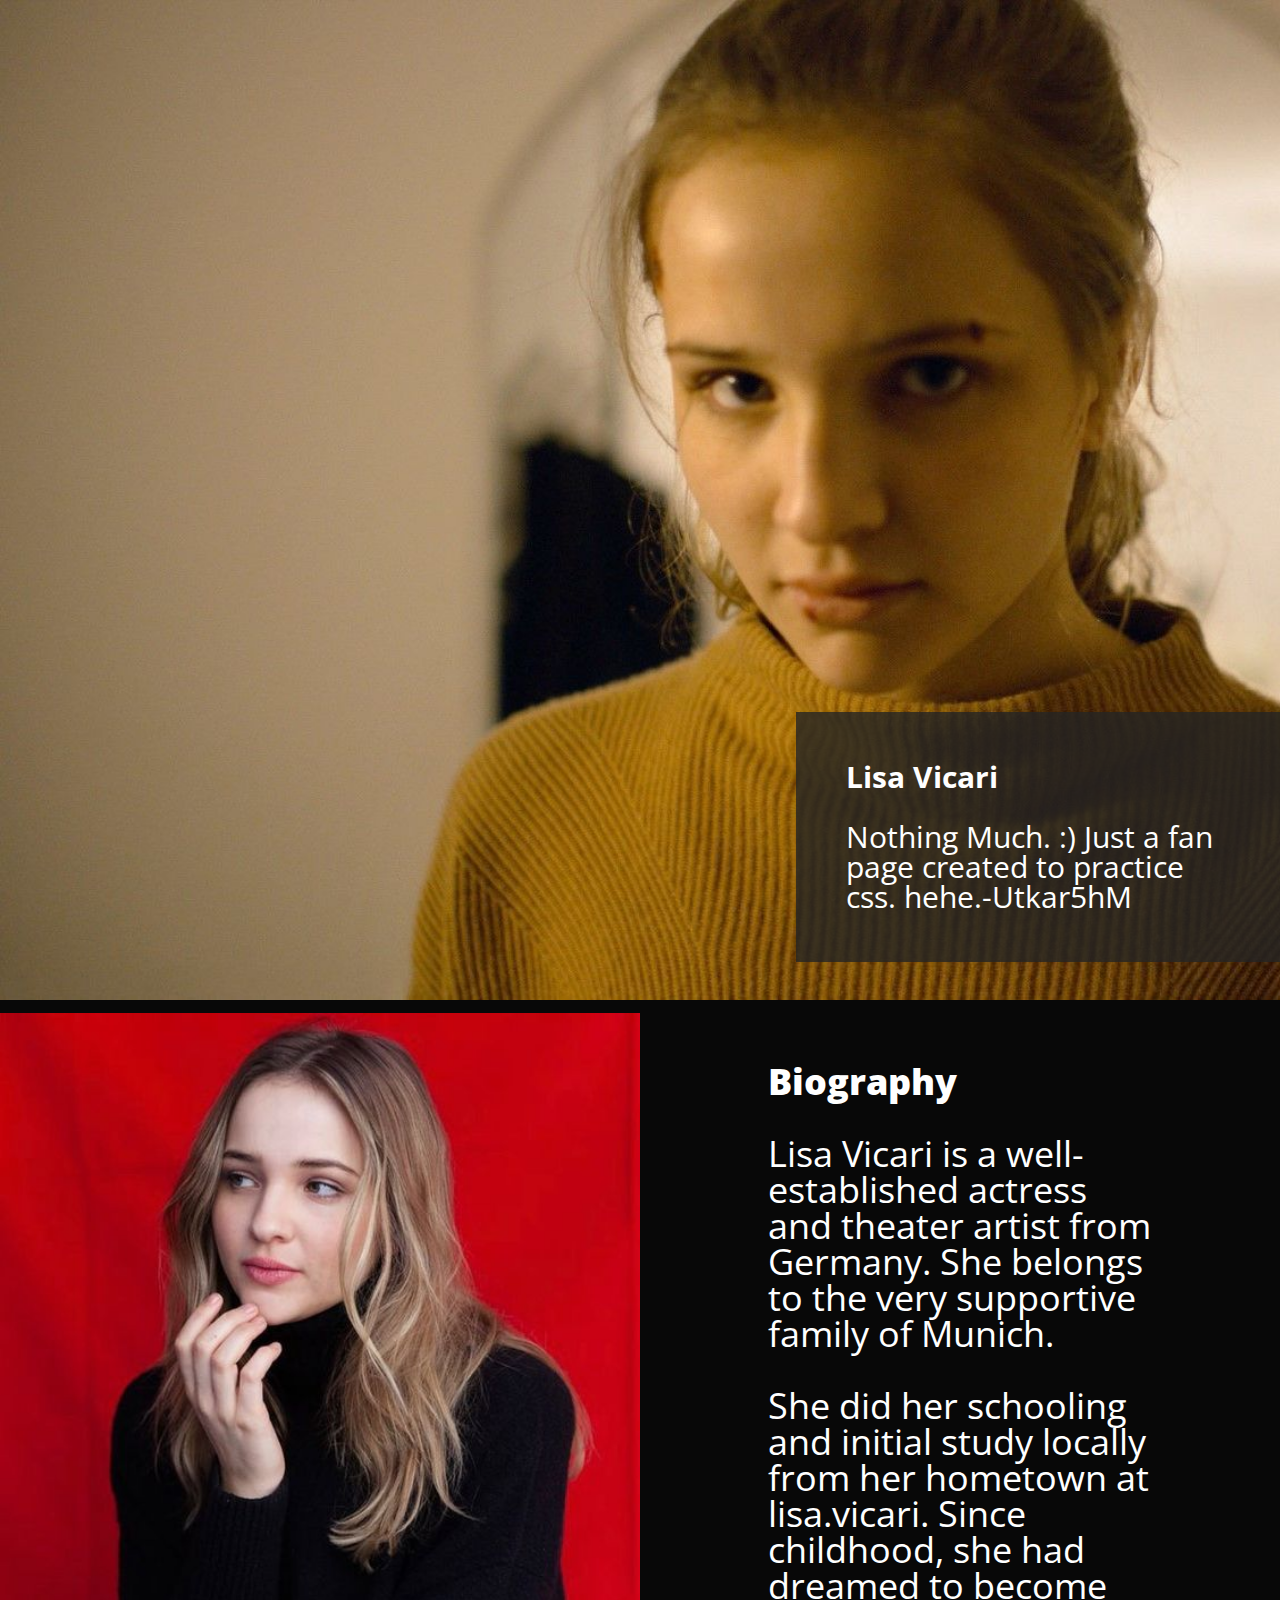
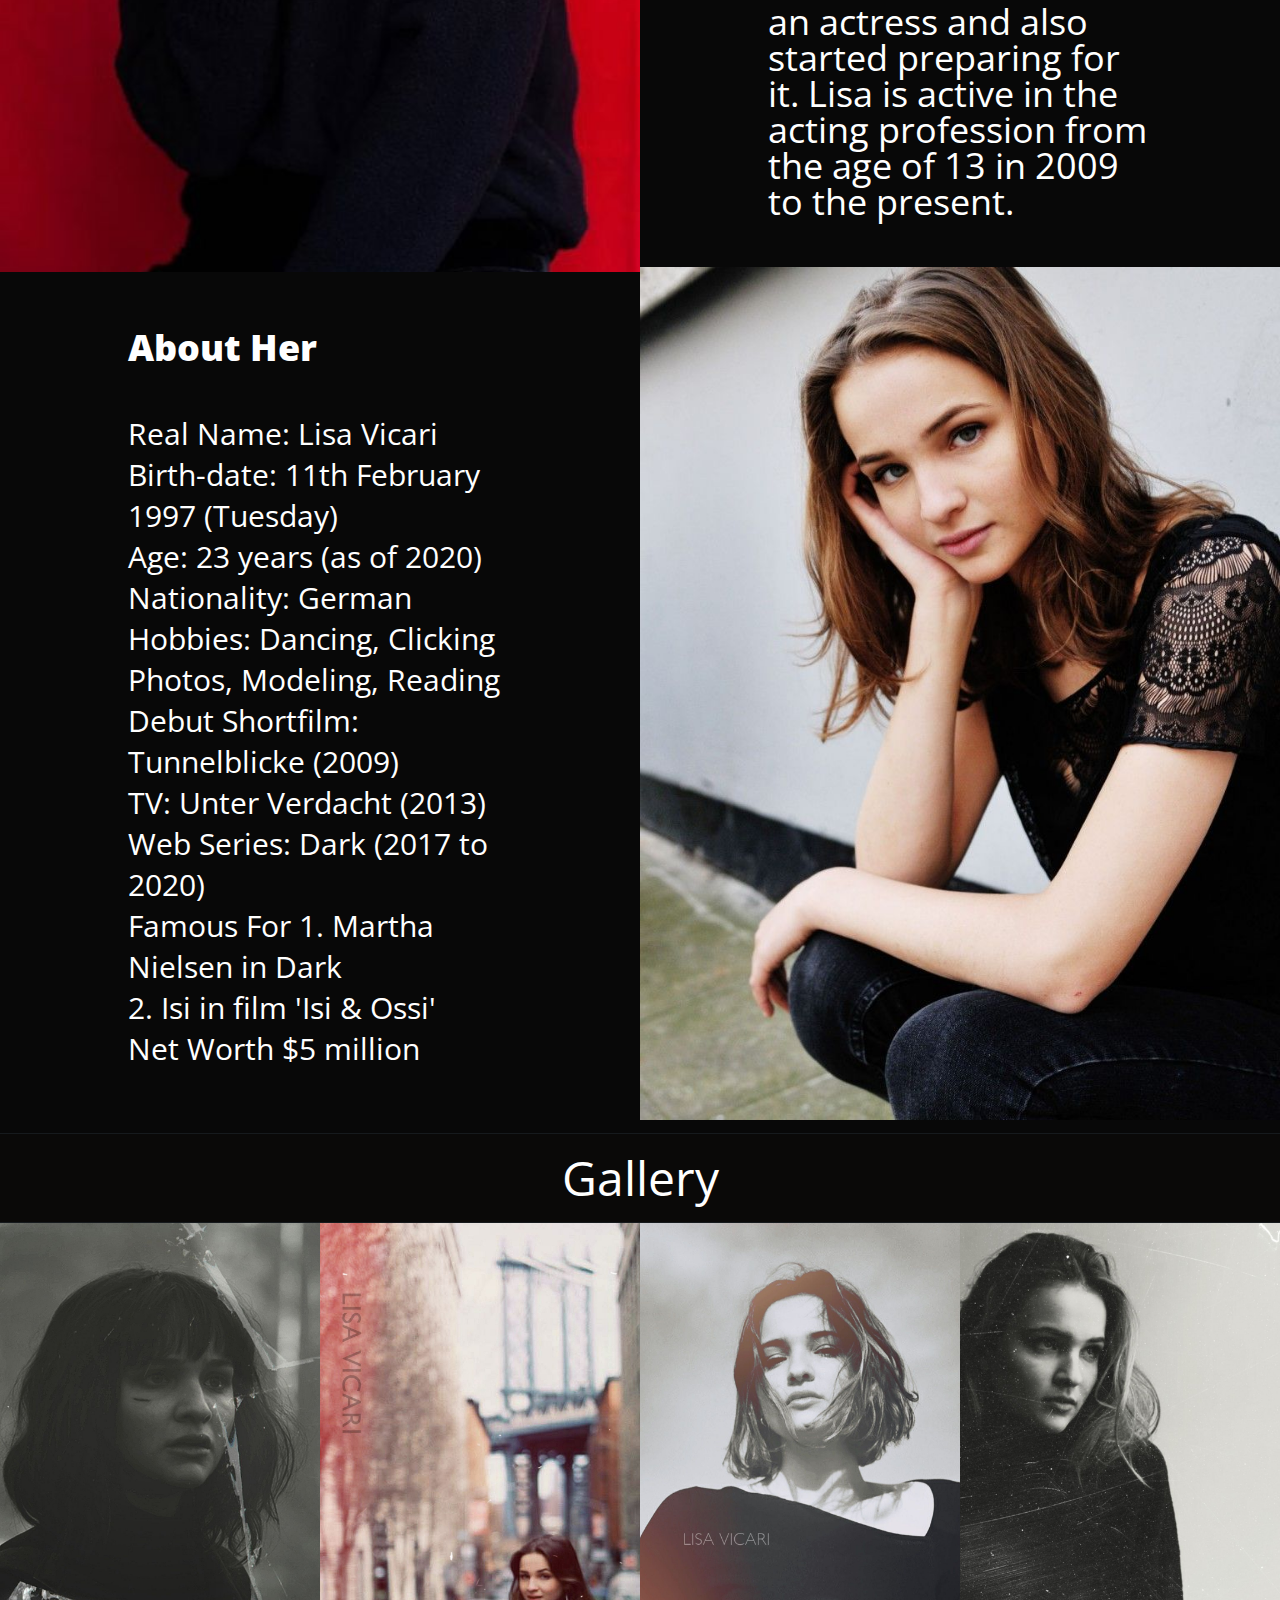
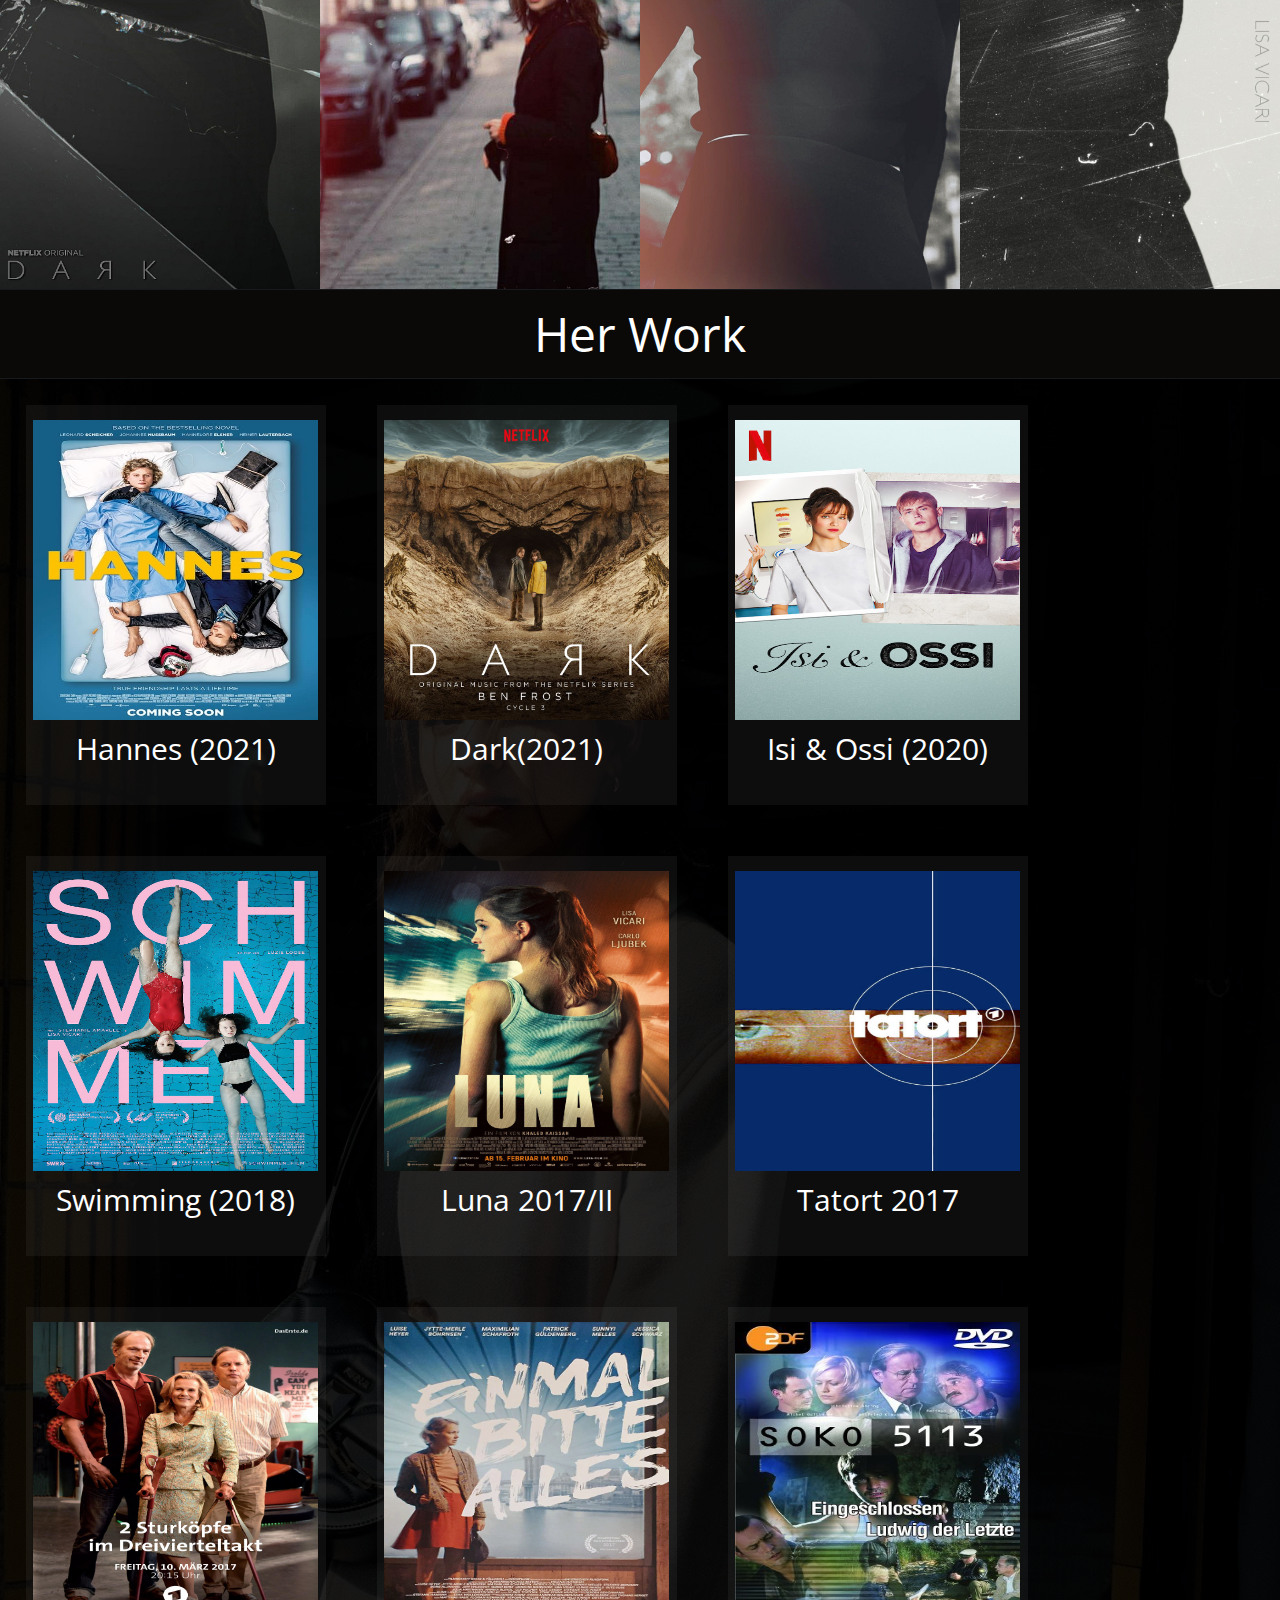
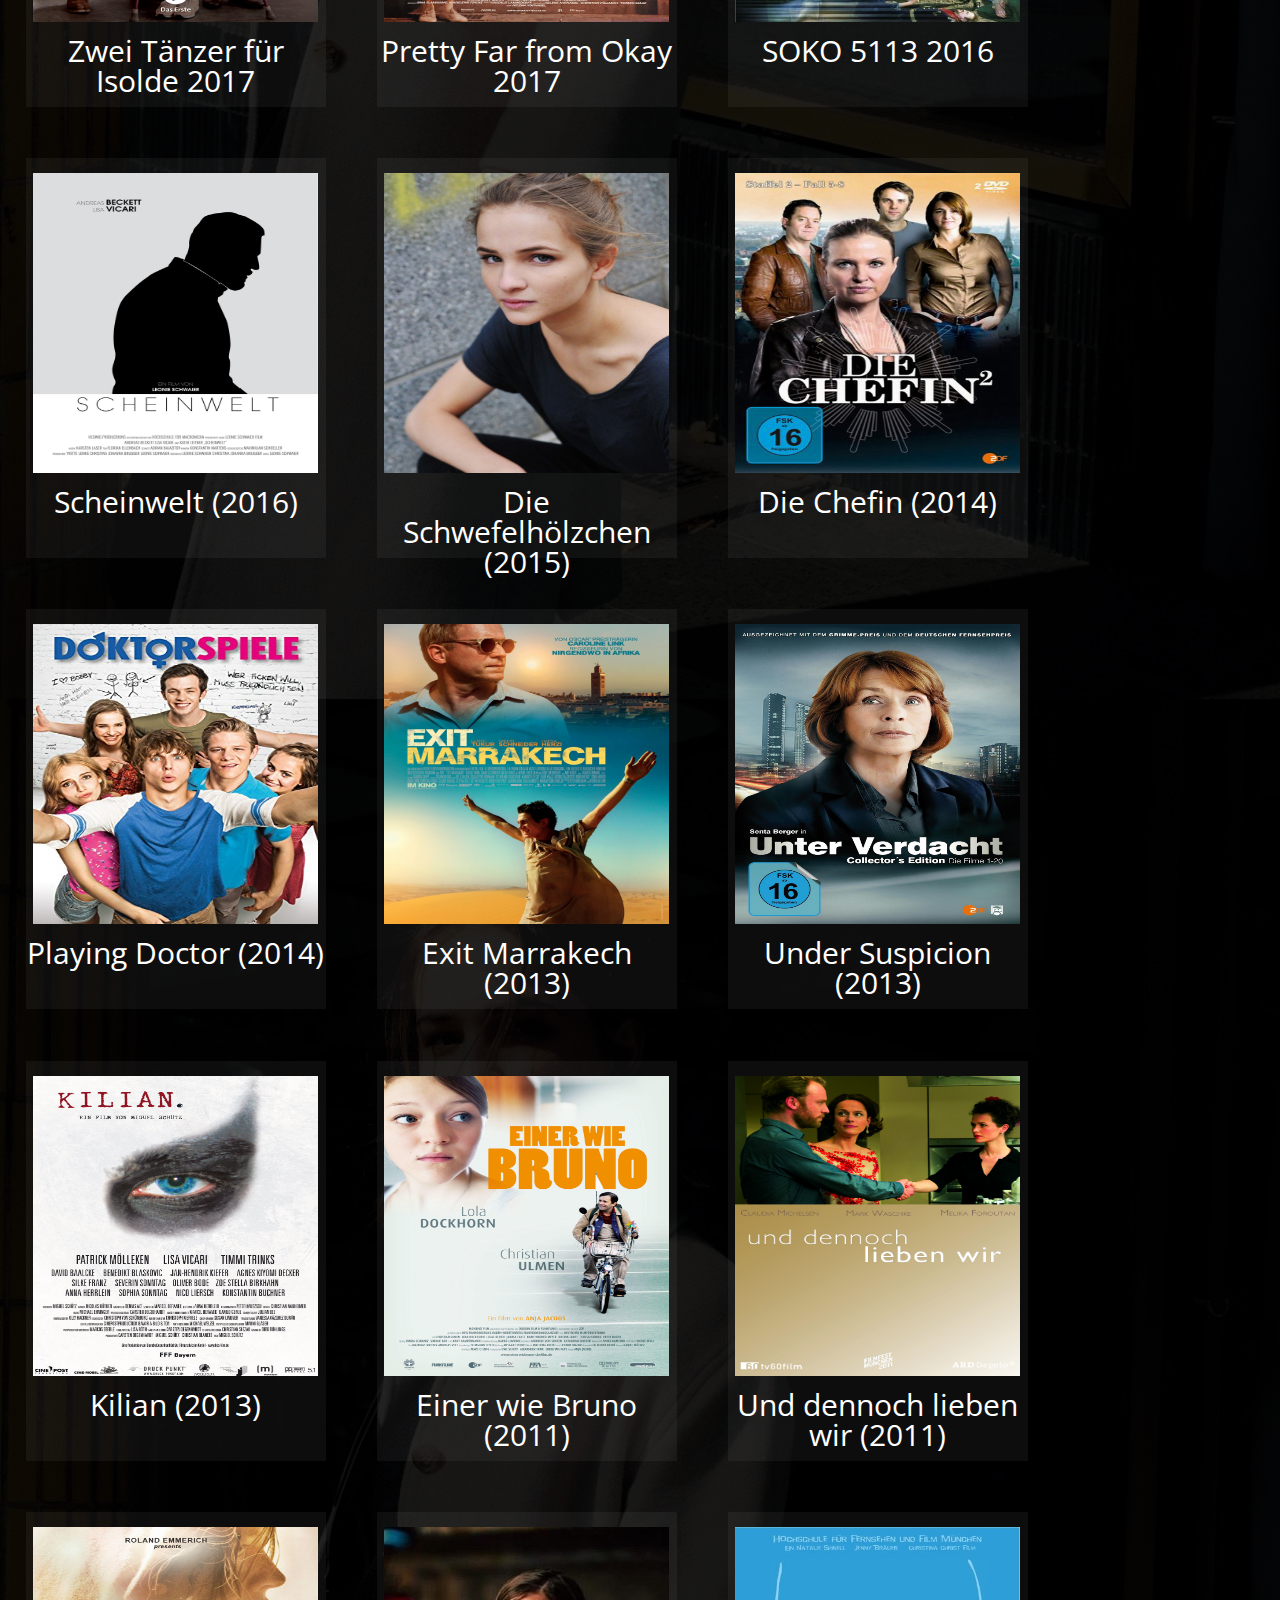
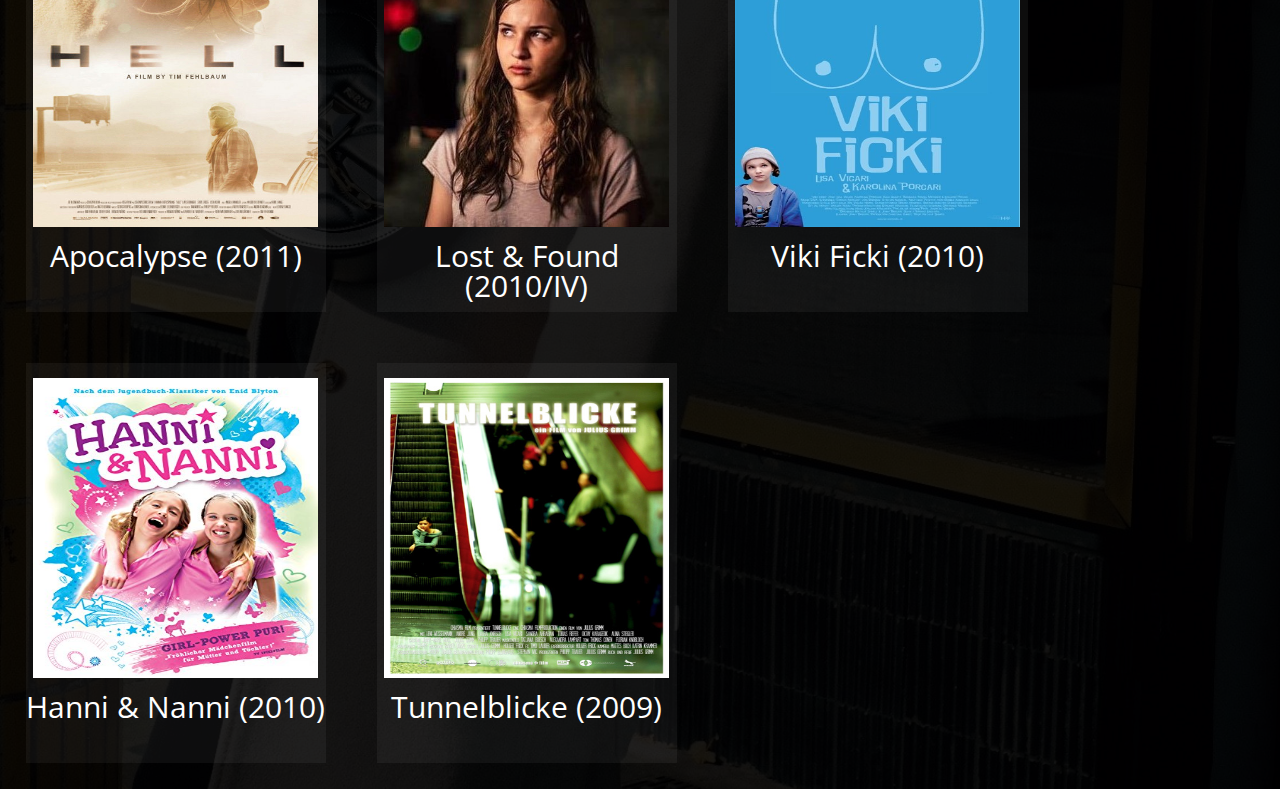
==== Fan Site/index.html @ cb13d1c9 "Rough1" ====
<!DOCTYPE html>
<html lang="en">
<head>
    <meta charset="UTF-8">
    <meta http-equiv="X-UA-Compatible" content="IE=edge">
    <meta name="viewport" content="width=device-width, initial-scale=1.0">
    <title>Lisa Vicari Fan Site | Utkar5hN</title>
    <link rel="stylesheet" href="styles.css">
    <link rel="preconnect" href="https://fonts.gstatic.com">
<link href="https://fonts.googleapis.com/css2?family=Open+Sans+Condensed:wght@300&family=Titillium+Web&display=swap" rel="stylesheet">
</head>
<body>
    <section class="header1">
    <div class='text1'>
        <h1>
            Lisa Vicari
        </h1>
        <p>
            <br>
            Nothing Much. :) Just a fan page created to practice css. hehe.-Utkar5hM
        </p>
    </div>
    </section>  
    <section class="part2">
        <div class="left1"></div>
        <div class="right1">
            <h1>Biography</h1>
            <p><br>Lisa Vicari is a well-established actress and theater artist from Germany. She belongs to the very supportive family of Munich.<br><br> She did her schooling and initial study locally from her hometown at lisa.vicari. Since childhood, she had dreamed to become an actress and also started preparing for it. Lisa is active in the acting profession from the age of 13 in 2009 to the present.</p>
        </div>
    </section>
    <section class="part3">
        <div class="left2">
            <h1>About Her</h1>
            <p><br>
                Real Name:	Lisa Vicari<br>
                Birth-date:	11th February 1997 (Tuesday)<br>
                Age:	23 years (as of 2020)<br>
                Nationality:	German<br>
                Hobbies:	Dancing, Clicking Photos, Modeling, Reading<br>
                Debut	Shortfilm: Tunnelblicke (2009)<br>
                TV: Unter Verdacht (2013)<br>
                Web Series: Dark (2017 to 2020)<br>
                Famous For	1. Martha Nielsen in Dark<br>
                2. Isi in film 'Isi & Ossi'<br>
                Net Worth	$5 million</p>
        </div>
        <div class="right2"></div>
    </section>
    <div class="Galleryt">
        <h1>Gallery</h1>
    </div>
    <section class="gallerys">
        <div class="ps1">
            <img src="gallery/p1.jpg" alt="">
        </div>
        <div class="ps2">
            <img src="gallery/p2.jpg" alt="">
        </div>
        <div class="ps3">
        <img src="gallery/p3.jpg" alt="">
    </div>
        <div class="ps4">
        <img src="gallery/p4.jpg" alt="">
    </div>
        <div class="ps5"></div>
        <div class="ps6"></div>
        <div class="ps7"></div>
        <div class="ps8"></div>
    </section>
    <div class="worhtitle">
        <h1>Her Work</h1>
    </div>
    <section class="work"><div class="workct">
        <div class="c1">
            <img src="work/1.jpg" alt="Hannes 2021" class="workimg">
            <h1>Hannes (2021)</h1>
        </div>
        <div class="c2">
        <img src="work/2.jpg" alt="Dark" class="workimg">
            <h1>Dark(2021)</h1></div>
        <div class="c3">
            <img src="work/3.jpg" alt="Isi & Ossi " class="workimg">
            <h1>Isi & Ossi (2020)</h1>
        </div>
        <div class="c4">
            <img src="work/4.jpg" alt="Swimming (2018) " class="workimg">
            <h1>Swimming (2018)</h1>
        </div>
        <div class="c5">
            <img src="work/5.jpg" alt="Swimming (2018) " class="workimg">
            <h1>Luna 2017/II</h1>
        </div>
        <div class="c6">
            <img src="work/6.jpg" alt="Swimming (2018) " class="workimg">
            <h1>Tatort 2017</h1>
        </div>
        <div class="c7">
            <img src="work/7.jpg" alt="Swimming (2018) " class="workimg">
            <h1>Zwei Tänzer für Isolde 2017</h1>
        </div>
        <div class="c8">
            <img src="work/8.jpg" alt="Swimming (2018) " class="workimg">
            <h1>Pretty Far from Okay 2017</h1>
        </div>
        <div class="c9">
            <img src="work/9.jpg" alt="Swimming (2018) " class="workimg">
            <h1>SOKO 5113 2016</h1>
        </div>
        <div class="c10">
            <img src="work/10.jpg" alt="Swimming (2018) " class="workimg">
            <h1>Scheinwelt (2016)</h1>
        </div>
        <div class="c11">
            <img src="work/11.jpg" alt="Swimming (2018) " class="workimg">
            <h1>Die Schwefelhölzchen (2015)</h1>
        </div>
        <div class="c12">
            <img src="work/12.jpg" alt="Swimming (2018) " class="workimg">
            <h1>Die Chefin (2014)</h1>
        </div>
        <div class="c13">
            <img src="work/13.jpg" alt="Swimming (2018) " class="workimg">
            <h1>Playing Doctor (2014)</h1>
        </div>
        <div class="c14">
            <img src="work/14.jpg" alt="Swimming (2018) " class="workimg">
            <h1>Exit Marrakech (2013)</h1>
        </div>
        <div class="c15">
            <img src="work/15.jpg" alt="Swimming (2018) " class="workimg">
            <h1>Under Suspicion (2013)</h1>
        </div>
        <div class="c16">
            <img src="work/16.jpg" alt="Swimming (2018) " class="workimg">
            <h1>Kilian (2013)</h1>
        </div>
        <div class="c17">
            <img src="work/17.jpg" alt="Swimming (2018) " class="workimg">
            <h1>Einer wie Bruno (2011)</h1>
        </div>
        <div class="c18">
            <img src="work/18.jpg" alt="Swimming (2018) " class="workimg">
            <h1>Und dennoch lieben wir (2011)</h1>
        </div>
        <div class="c19">
            <img src="work/19.jpg" alt="Swimming (2018) " class="workimg">
            <h1>Apocalypse (2011)</h1>
        </div>
        <div class="c20">
            <img src="work/20.jpg" alt="Swimming (2018) " class="workimg">
            <h1>Lost & Found (2010/IV)</h1>
        </div>
        <div class="c21">
            <img src="work/21.jpg" alt="Swimming (2018) " class="workimg">
            <h1>Viki Ficki (2010)</h1>
        </div>
        <div class="c22">
            <img src="work/22.jpg" alt="Swimming (2018) " class="workimg">
            <h1>Hanni & Nanni (2010)</h1>
        </div>
        <div class="c23">
            <img src="work/23.jpg" alt="Swimming (2018) " class="workimg">
            <h1>Tunnelblicke (2009)</h1>
        </div>
    </div> 
    </section>
</body>
</html>
---- Fan Site/styles.css ----
html, body, div, span, applet, object, iframe,
h1, h2, h3, h4, h5, h6, p, blockquote, pre,
a, abbr, acronym, address, big, cite, code,
del, dfn, em, img, ins, kbd, q, s, samp,
small, strike, strong, sub, sup, tt, var,
b, u, i, center,
dl, dt, dd, ol, ul, li,
fieldset, form, label, legend,
table, caption, tbody, tfoot, thead, tr, th, td,
article, aside, canvas, details, embed, 
figure, figcaption, footer, header, hgroup, 
menu, nav, output, ruby, section, summary,
time, mark, audio, video {
	margin: 0;
	padding: 0;
	border: 0;
	font-size: 100%;
	font: inherit;
	vertical-align: baseline;
}
/* HTML5 display-role reset for older browsers */
article, aside, details, figcaption, figure, 
footer, header, hgroup, menu, nav, section {
	display: block;
}
body {
	line-height: 1;
}
ol, ul {
	list-style: none;
}
blockquote, q {
	quotes: none;
}
blockquote:before, blockquote:after,
q:before, q:after {
	content: '';
	content: none;
}
table {
	border-collapse: collapse;
	border-spacing: 0;
}
body{
 background-color: rgb(8,8,8);
 font-family: 'Open Sans Condensed', sans-serif;
}
section{
    width:100%;
}
.header1{
    background-image: url("3418405.jpg");
    height: 1000px;
    background-size: cover;
    display:flex;
    align-items: flex-end;
    justify-content: flex-end;
    font-size: 30px;
    
}
.text1{
    width:30%;
    color: white;
    background-color: rgb(36,36,35,0.8);
    margin-left: 10%;
    margin-top:10%;
    margin-bottom: 3%;
    padding: 50px;
}
.text1 h1{
    font-weight: 700;
}
.part2{
    height:859px;
    display:flex;
    flex-wrap: wrap;
    align-items: center;
}
.left1{
    width:50%;
    height:859px;
    background-image:url("088fd78.jpg");
    background-size: 100%;
    background-repeat: no-repeat;
}
.right1{
    margin: 0 5%;
    width:30%;
    color:white;
    font-size: 36px;
    padding: 5%;
}
.right1 h1 {
    font-weight: 800;
}
.part3{
    display:flex;
    flex-direction: row;
    align-items: center;
}
.left2{
    font-size: 36px;
    margin: 0 5%;
    width:30%;
    color:white;
    padding: 5%;
    line-height: normal;
}
.left2 p{
    font-size: 30px;
}
.left2 h1 {
    font-weight: 800;
}
.right2{
    background-image: url("Schauspielerin.jpg");
    height:859px;
    width:50%;
    background-size: 100%;
    background-repeat: no-repeat;
}
.Galleryt{
    width:100%;
    font-size:48px;
    font-weight: 400;
    text-align: center;
    color:white;
    padding:20px 0;
    background-color: #0a0908;
    border-bottom:1px solid #161a1d;
    border-top:1px solid #161a1d;
}
.Galleryt:hover{
    background-color: #0b090a;
}
.worhtitle{
    width:100%;
    font-size:48px;
    font-weight: 400;
    text-align: center;
    color:white;
    padding:20px 0;
    background-color: #0a0908;
    border-bottom:1px solid #161a1d;
    border-top:1px solid #161a1d;
}
.worhtitle:hover{
    background-color: #0b090a;
}
.work{
    color:white;
    font-size: 30px;
    background-image: url("work/bg.jpg");
    background-size: 100%;
}
.work div{
    text-align: center;
    width:300px;
    /*
    background-color: rgba(36, 36, 35, 0.83);
    */
    background-color: rgba(255, 255, 255, 0.05);
    margin:2%;
    height: 400px;
}
.work div .workimg{
    width: 95%;
    height: 300px;
    padding-top: 5%;
    margin-bottom: 10px;
}
.work .workct{
    width:100%;
    height:100%;
    display:flex;
    flex-wrap: wrap;
    background-color: rgba(0, 0, 0, 0.9);   
    margin:0;
    padding:0;
}
.gallerys{
    display:flex;
    flex-wrap: wrap;
}
.gallerys img{
    width: 100%;
}
.ps1{
    max-height:100%;
    width:25%;
}
.ps2{
    width:25%;
    max-height:100%;
}
.ps3{
    width:25%;
    max-height:100%;
}
.ps4{
    width:25%;
    max-height:100%;
}
.ps1 img{
    
    max-height:100%;
    display: block;
}
.ps2 img{
    max-height:100%;
    display: block;
}
.ps3 img{
    max-height:100%;
    display: block;
}
.ps4 img{
    max-height:100%;
    display: block;
}
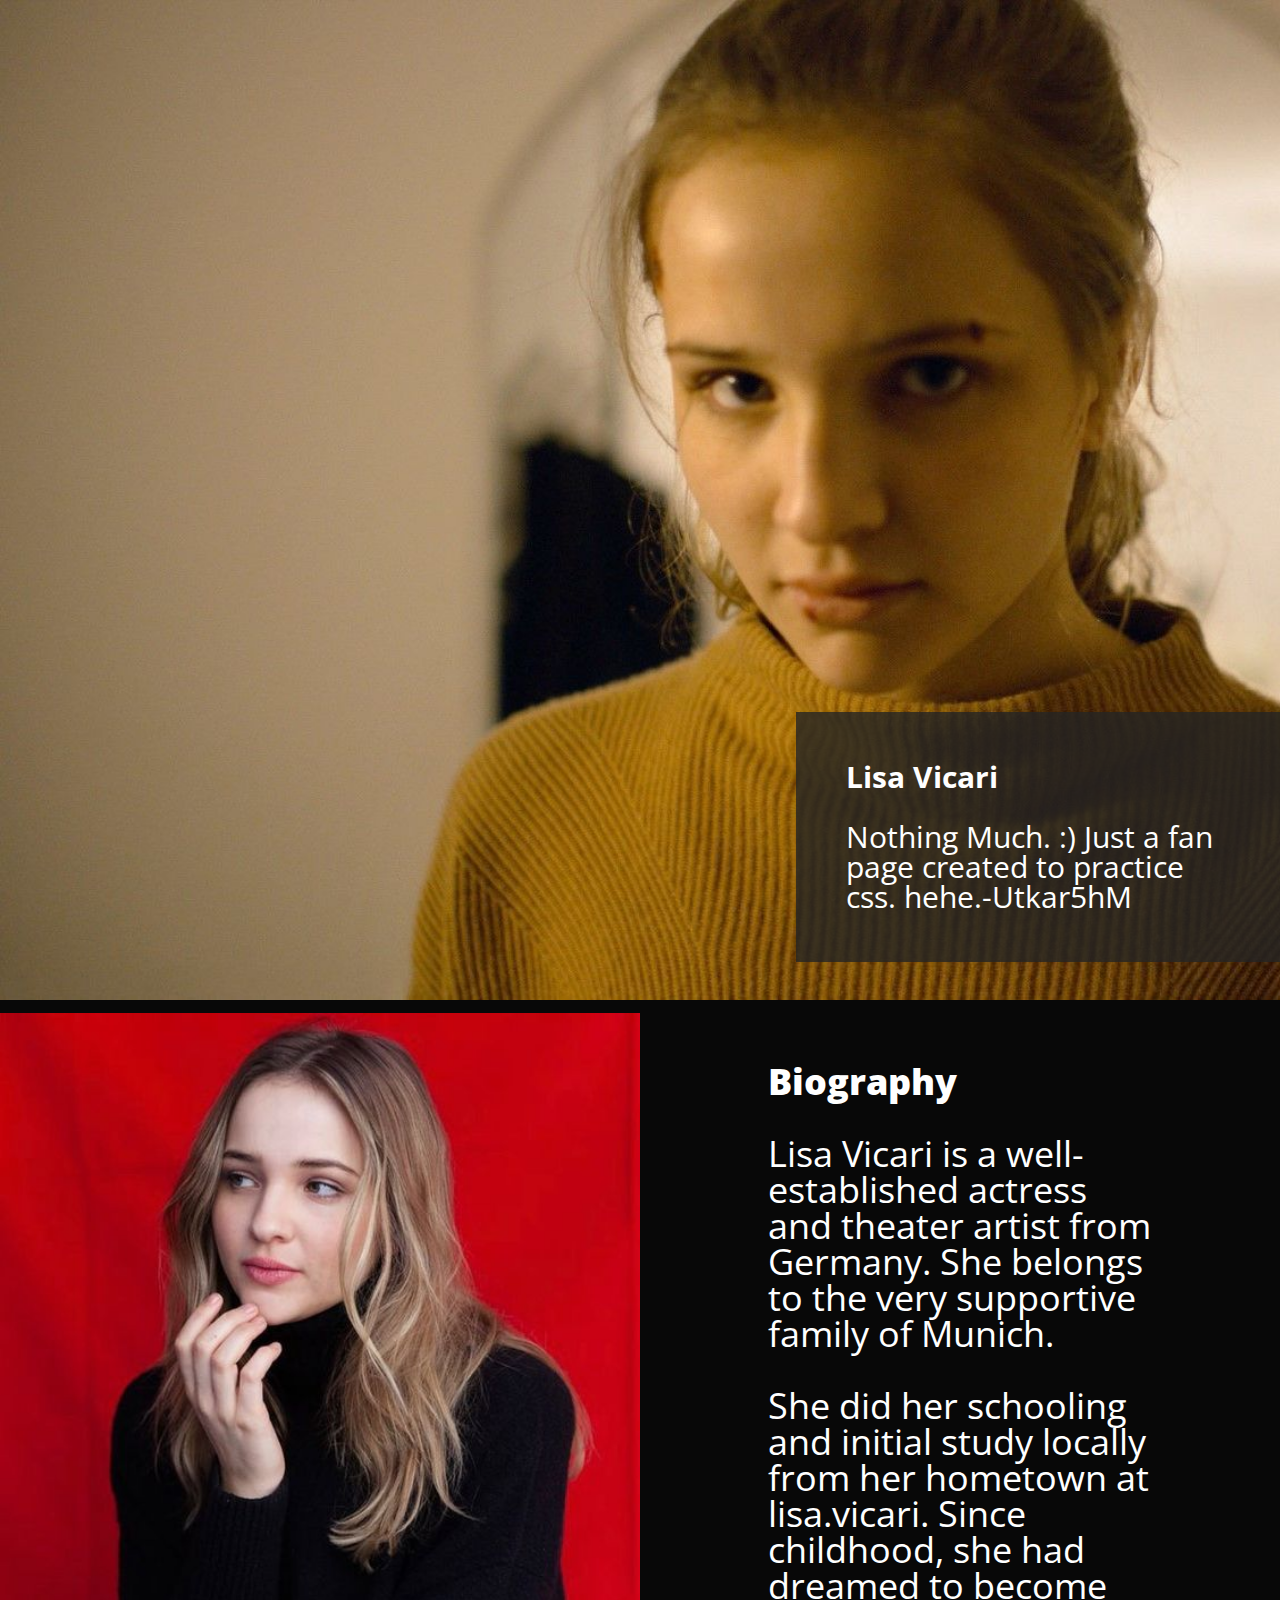
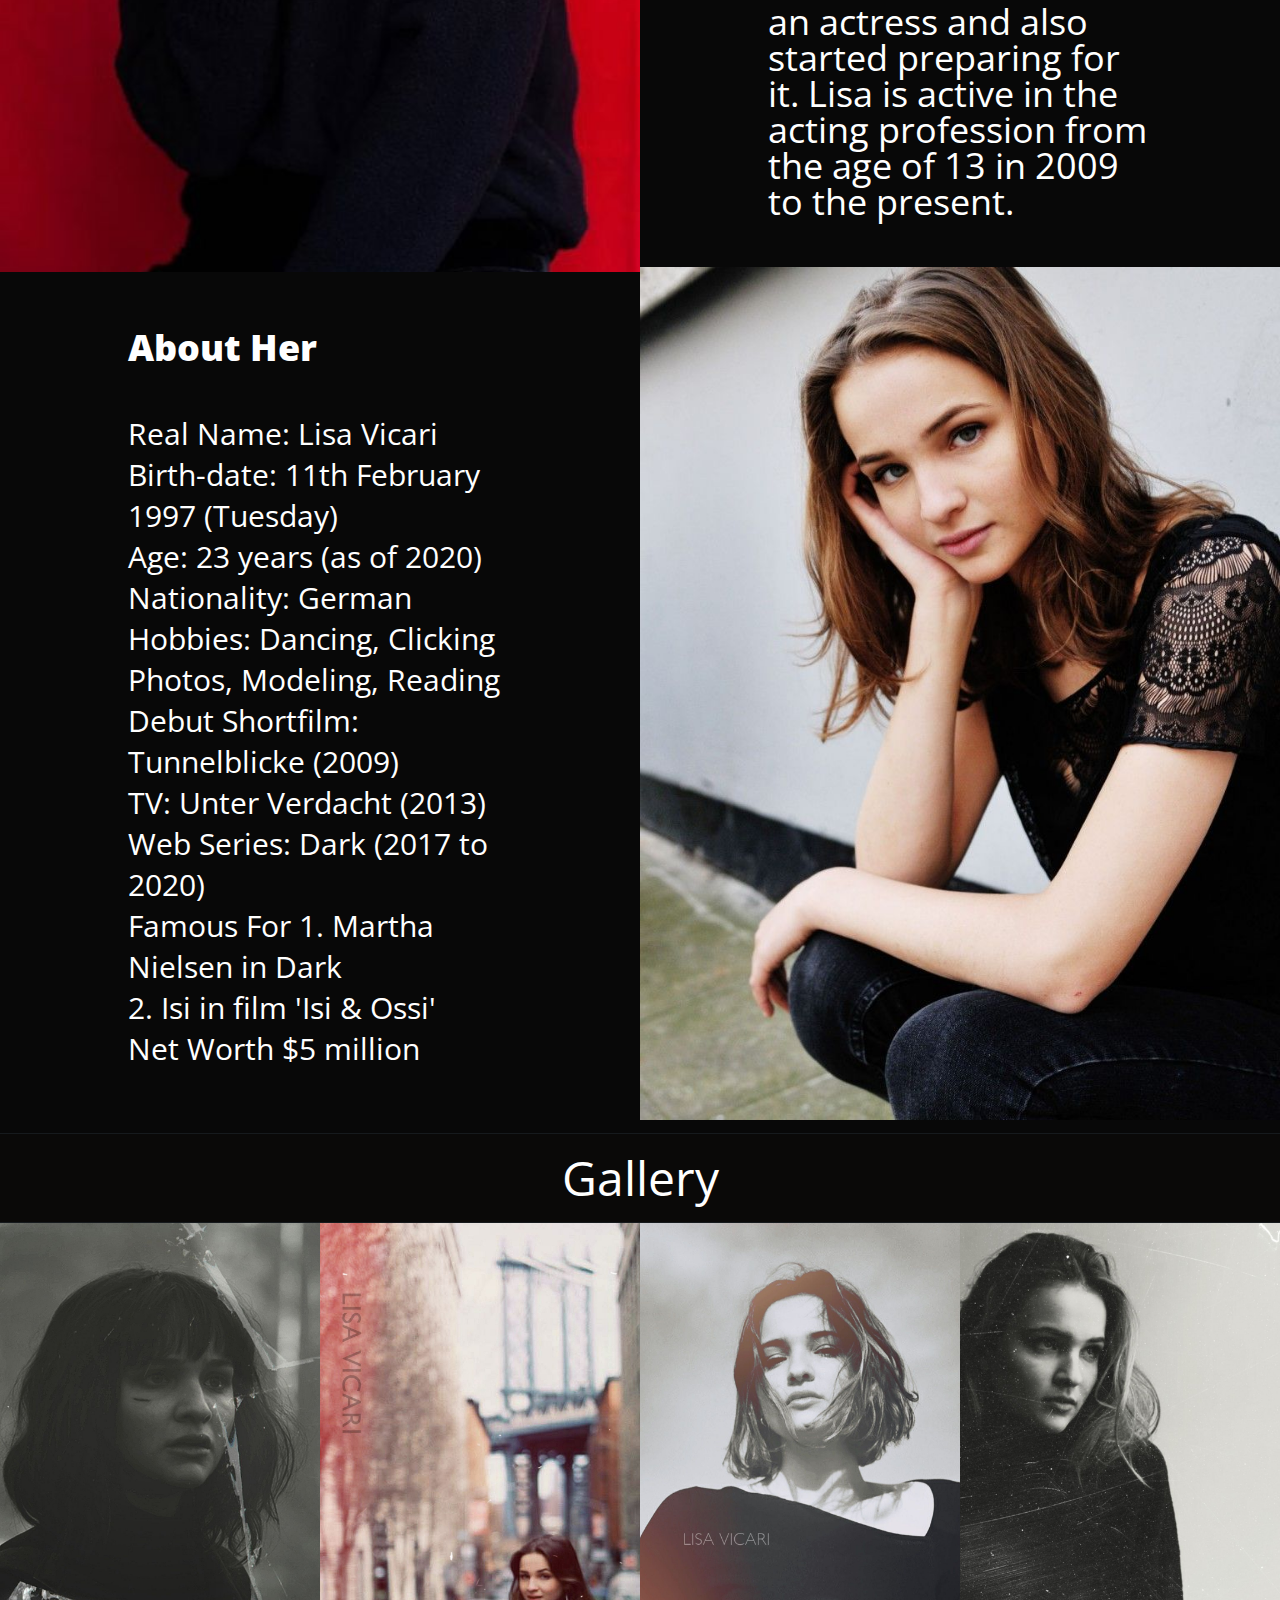
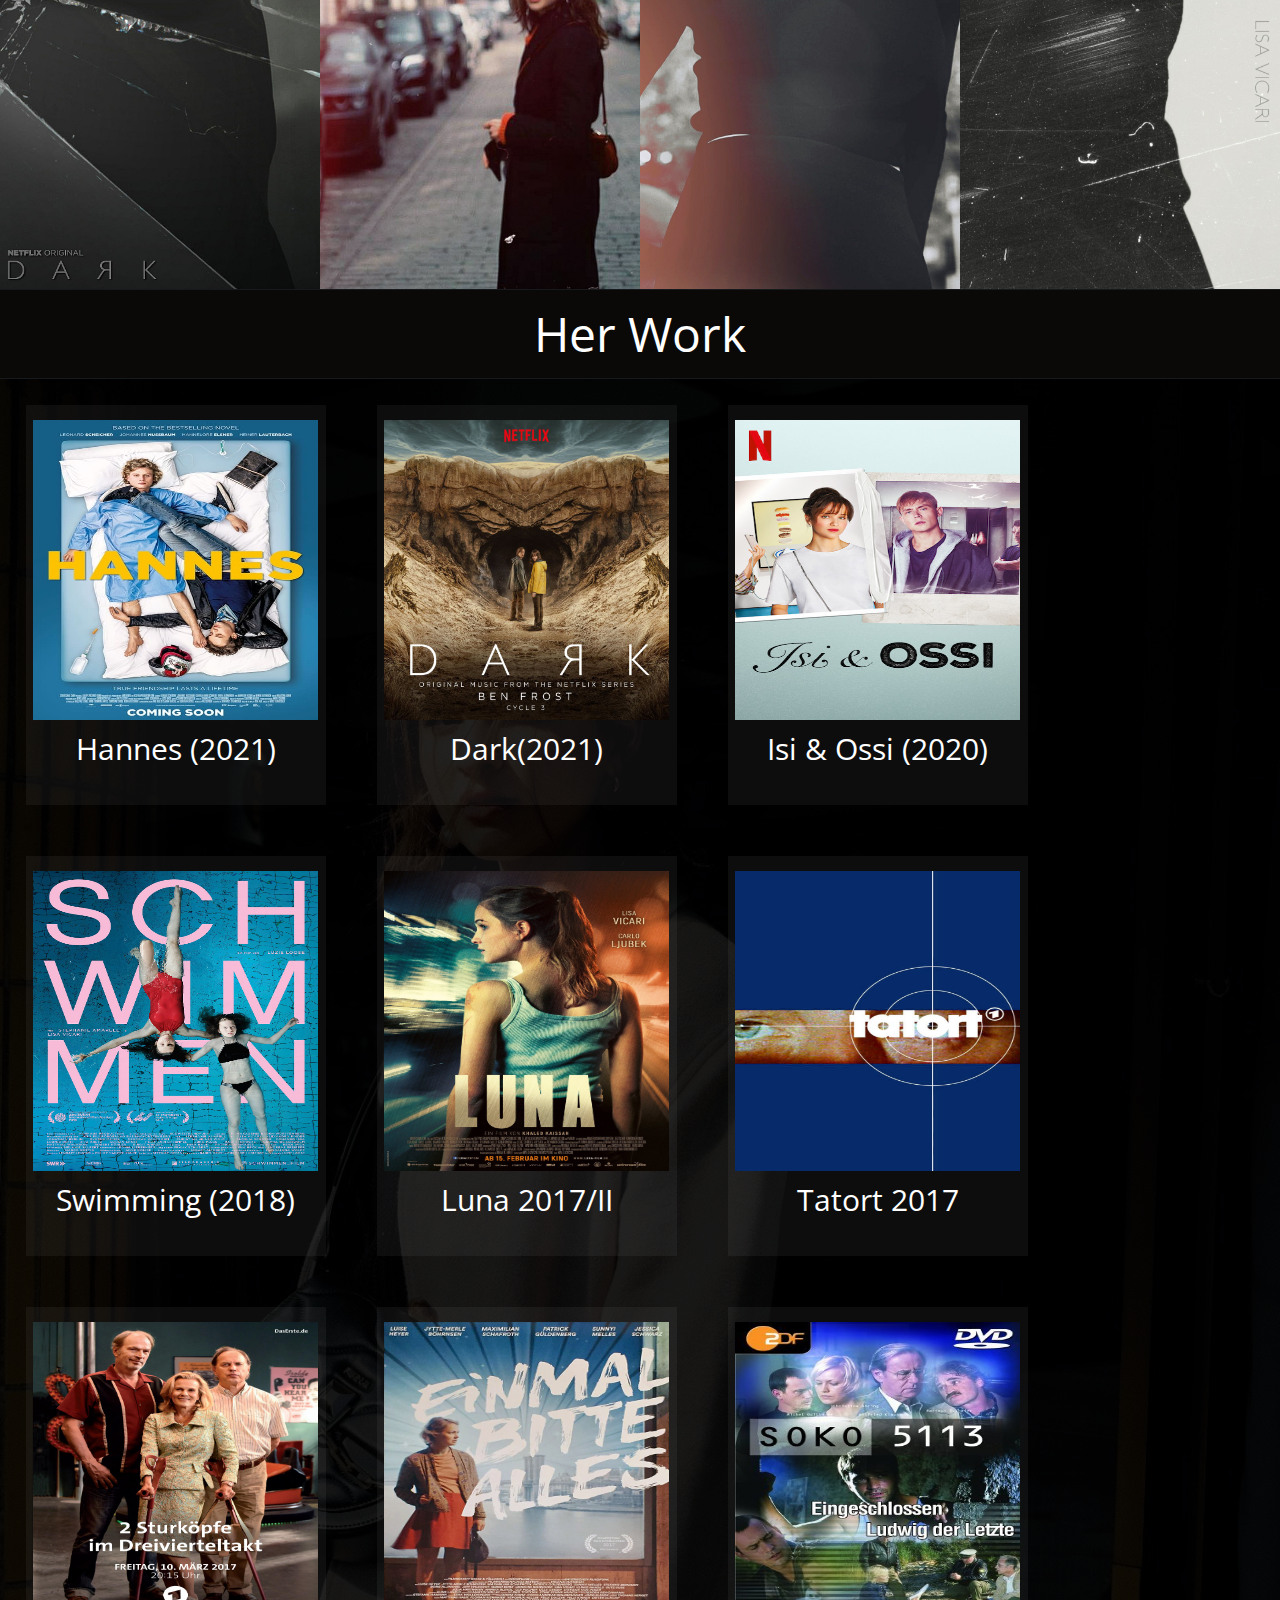
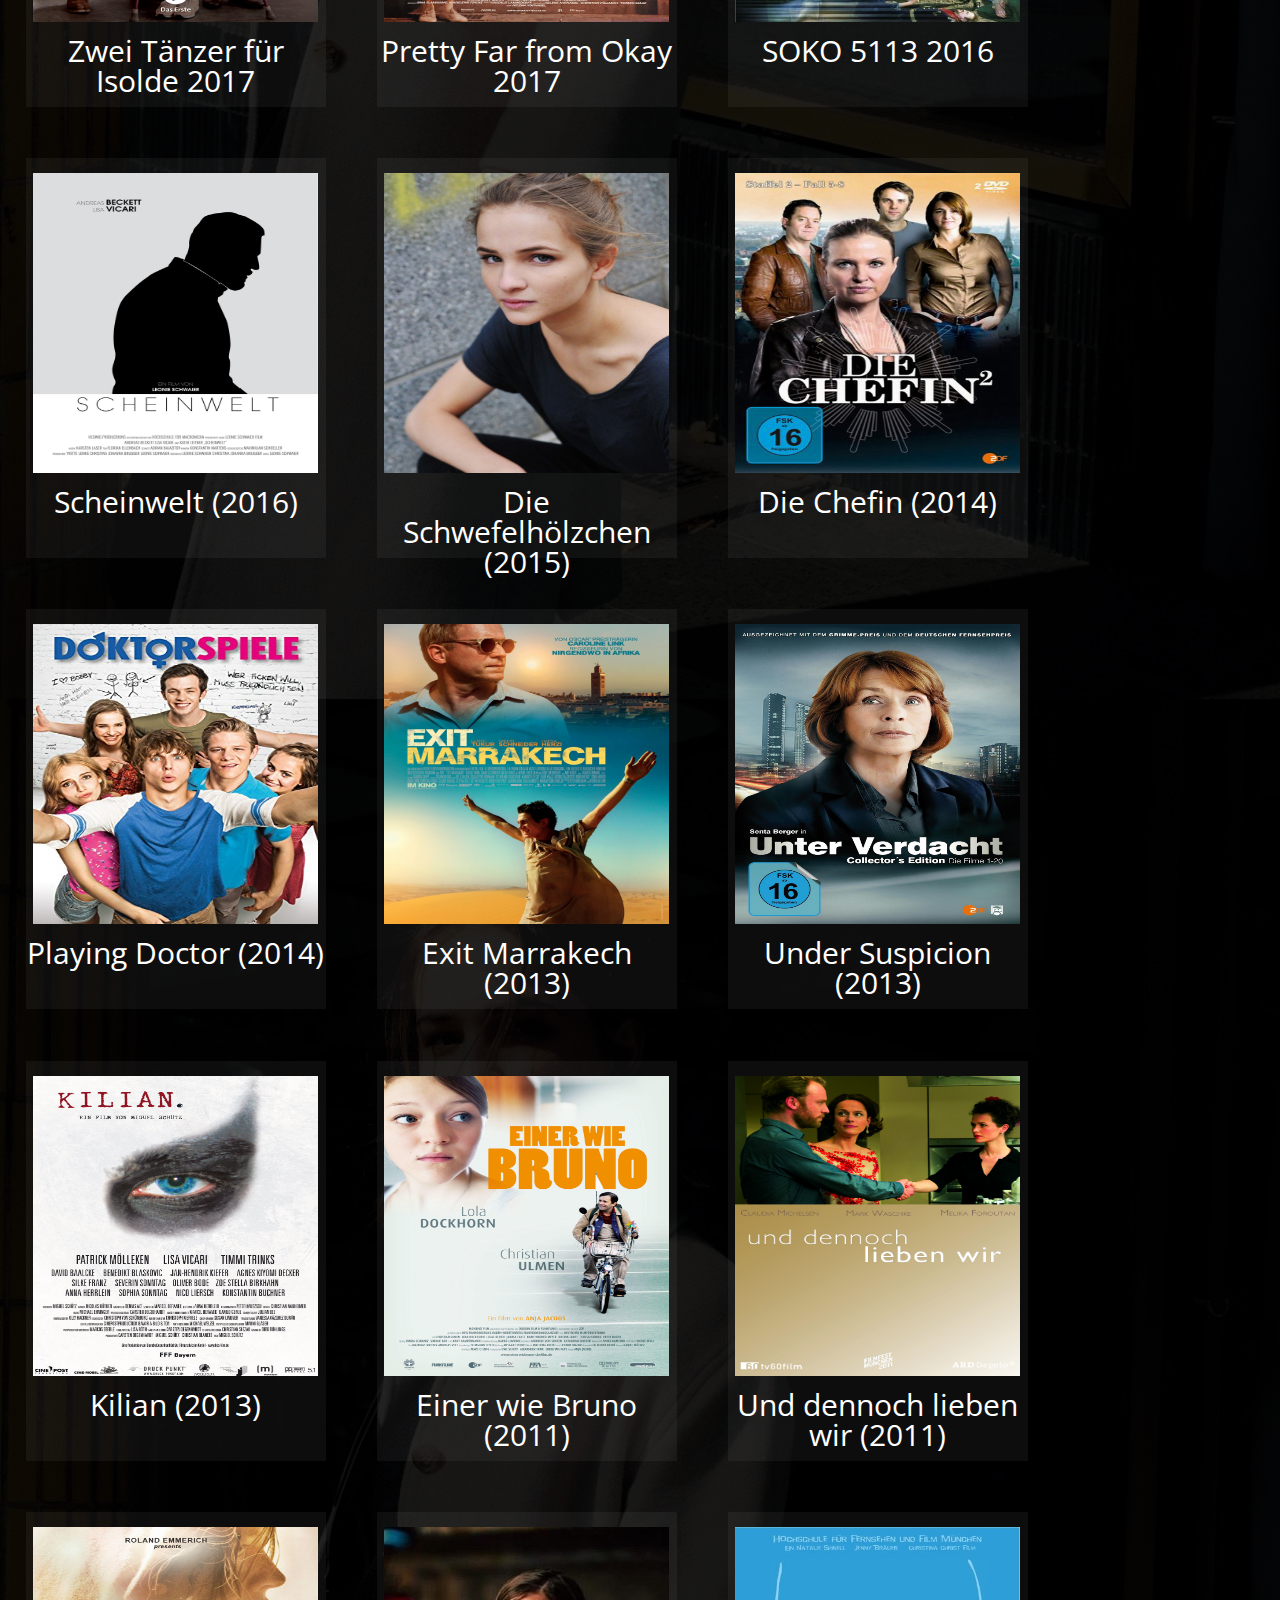
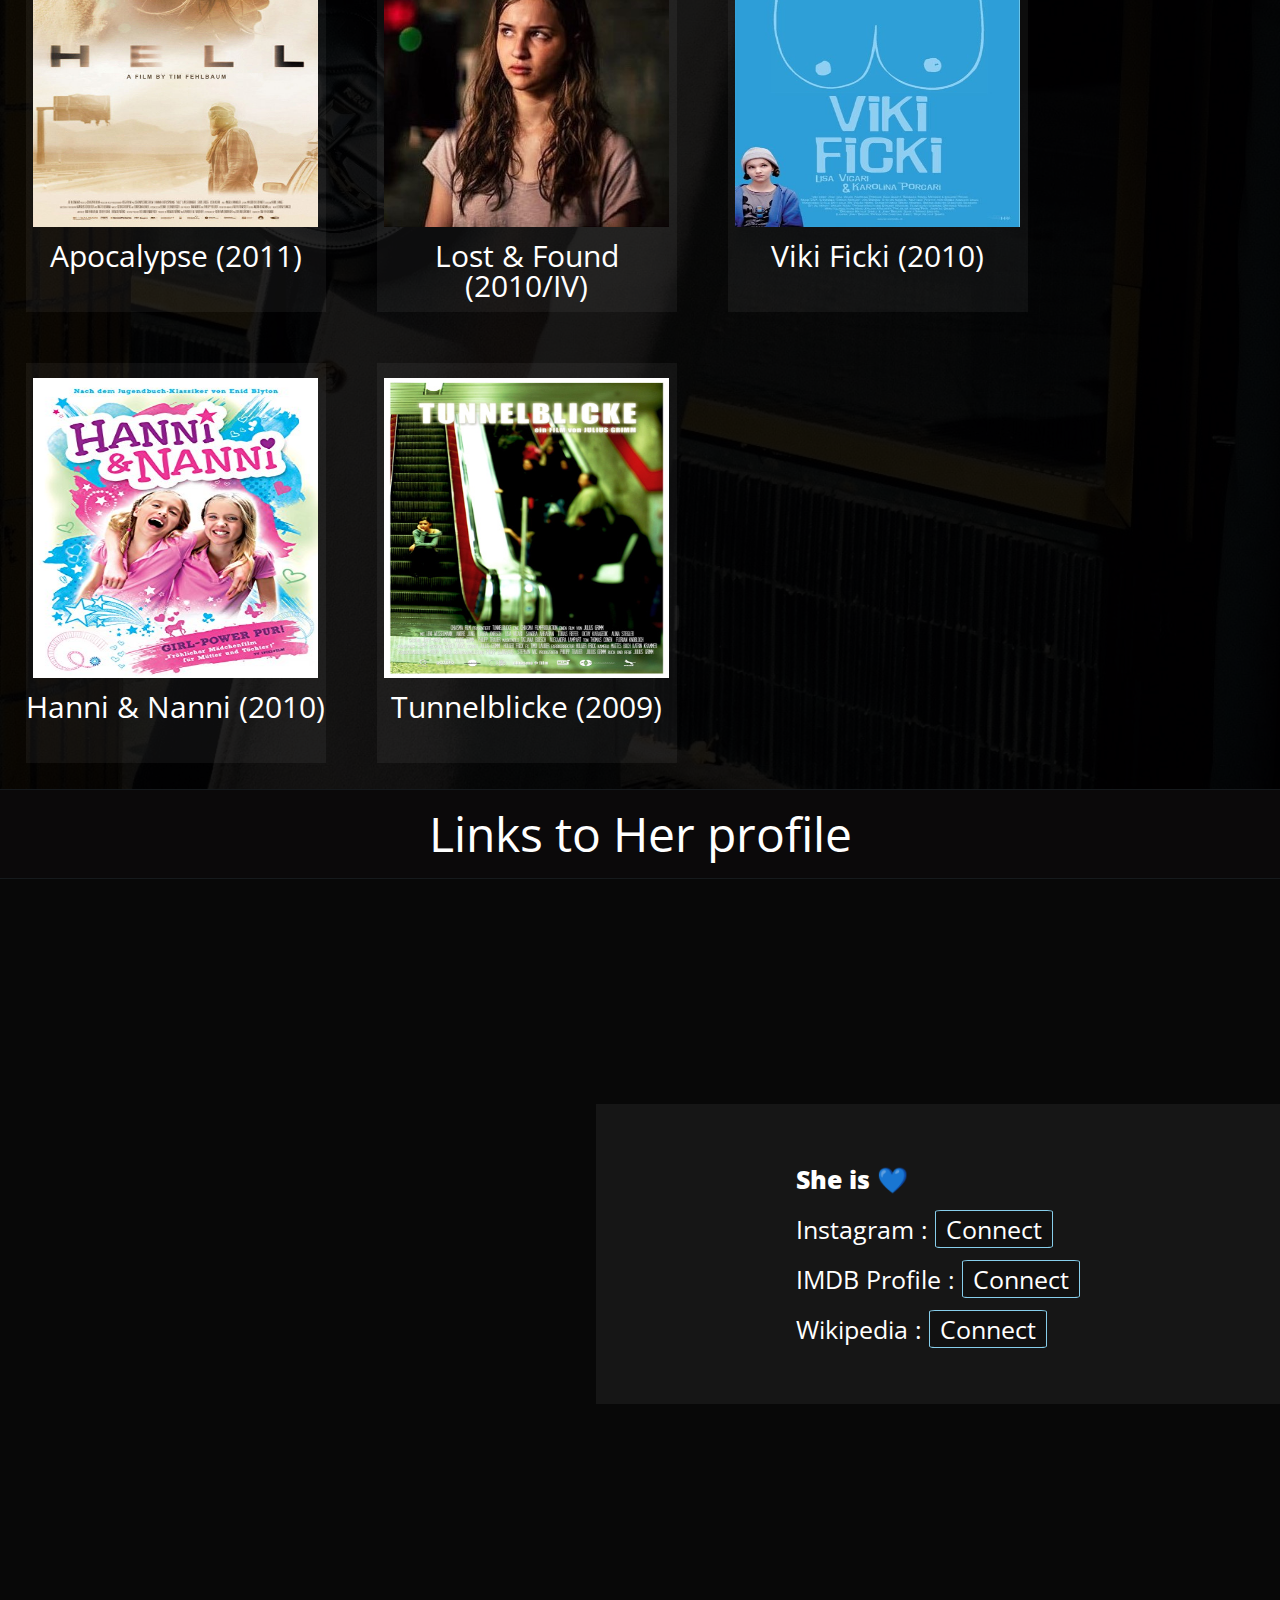
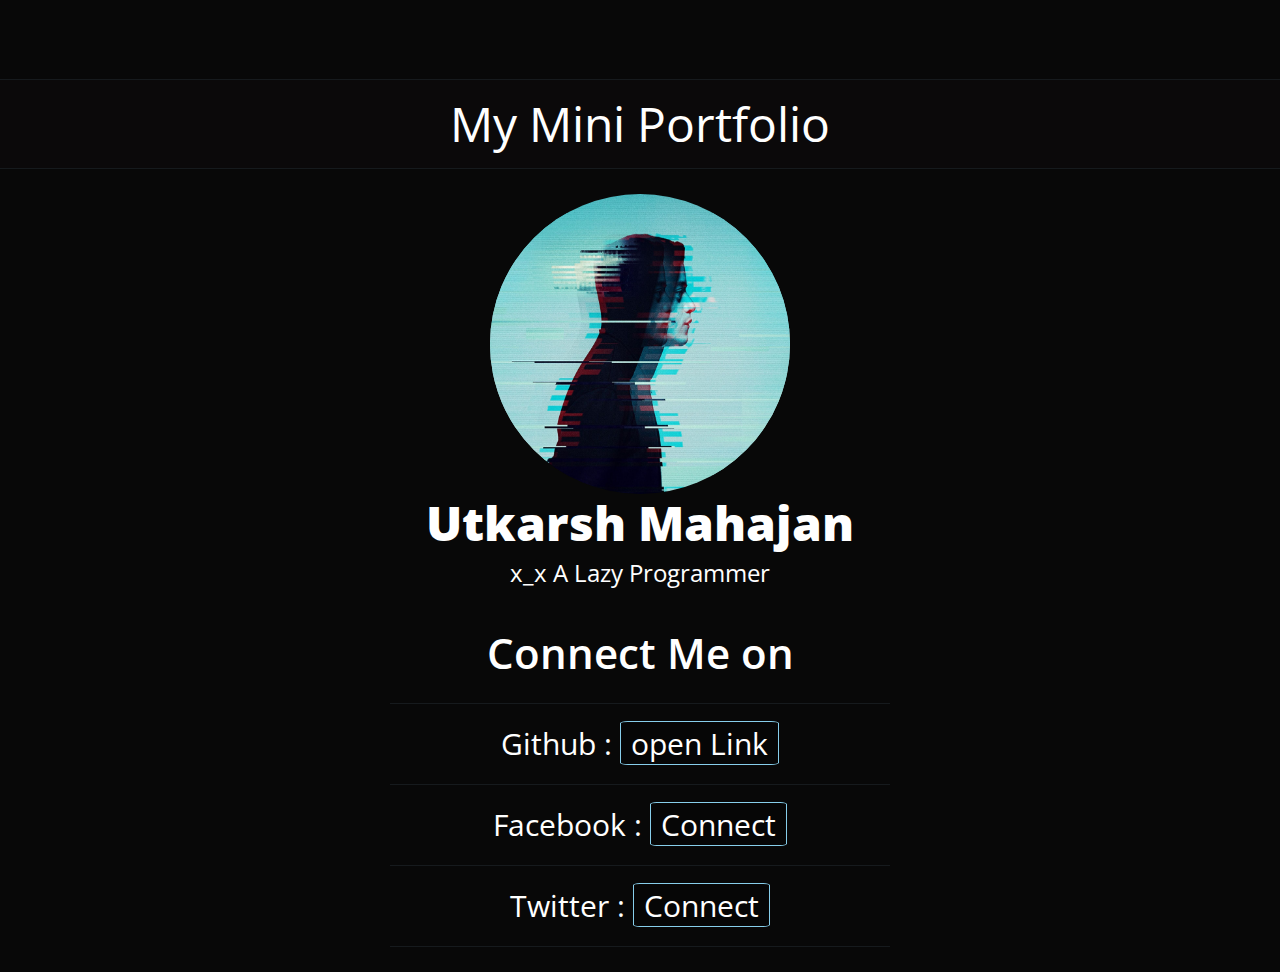
==== commit a50fd6c0: "rough2" ====
--- a/Fan Site/index.html
+++ b/Fan Site/index.html
@@ -62,10 +62,18 @@
         <div class="ps4">
         <img src="gallery/p4.jpg" alt="">
     </div>
-        <div class="ps5"></div>
-        <div class="ps6"></div>
-        <div class="ps7"></div>
-        <div class="ps8"></div>
+        <!--<div class="ps5">
+            <img src="gallery/b1.jpg" alt="">
+        </div>
+        <div class="ps6">
+            <img src="gallery/b2.jpg" alt="">
+        </div>
+        <div class="ps7">
+            <img src="gallery/download.png" alt="">
+        </div>
+        <div class="ps8">
+            <img src="gallery/2.jpg" alt="">
+        </div>-->
     </section>
     <div class="worhtitle">
         <h1>Her Work</h1>
@@ -164,5 +172,33 @@
         </div>
     </div> 
     </section>
+    <div class="linkher">
+        <h1>Links to Her profile</h1>
+    </div>
+    <section class="foot1">
+        <div class=left1f>
+            <!-- <img src="f1.jpg" alt="footer1img">-->
+            <h1>She is &#128153; </h1>
+            <p> Instagram : <a href="https://www.instagram.com/lisa.vicari/?hl=en">Connect</a>
+                <br> IMDB Profile : <a href="https://www.imdb.com/name/nm3582197/">Connect</a>
+                <br>Wikipedia : <a href="https://en.wikipedia.org/wiki/Lisa_Vicari">Connect</a>
+            </p>
+        </div>
+    </section>
+    <div class="linkme">
+        <h1>My Mini Portfolio</h1>
+    </div>
+    <section class="knowme">
+        <div class="mytxt">
+            <img src="me.jpg" class="myimg"alt="">
+            <h1>Utkarsh Mahajan</h1>
+            <h3>
+                x_x A Lazy Programmer</h3>
+            <h2>Connect Me on</h2>
+            <p>Github :  <a href="">open Link</a> </p>
+             <p>   Facebook :  <a href="">Connect</a> </p>
+             <p>    Twitter :  <a href="">Connect</a></p>
+        </div>
+    </section>
 </body>
 </html>--- a/Fan Site/styles.css
+++ b/Fan Site/styles.css
@@ -217,4 +217,150 @@
 .ps4 img{
     max-height:100%;
     display: block;
+}
+.ps5{
+    width: 100%;
+    padding:0;
+    margin:9;
+}
+.ps6{
+    width: 100%;
+    padding:0;
+    margin:9;
+}
+.ps7{
+    width: 30%;
+    padding:0;
+    margin:9;
+    max-height: 719px;
+}
+.ps8{
+    width: 70%;
+    padding:0;
+    margin:9;
+    max-height: 719px;
+}
+.ps7 img{
+    max-height:100%;
+    display: block;
+}
+.ps8 img{
+    max-height:100%;
+    display: block;
+}
+.linkher{
+    width:100%;
+    font-size:48px;
+    font-weight: 400;
+    text-align: center;
+    color:white;
+    padding:20px 0;
+    background-color: #0a0908;
+    border-bottom:1px solid #161a1d;
+    border-top:1px solid #161a1d;
+}
+.linkher{
+    background-color: #0b090a;
+}
+.foot1{
+    background-image: url("f1.jpg");
+    height: 800px;
+    background-size: 100%;
+    display:flex;
+    align-items: center;
+    justify-content: flex-end;
+    font-size: 30px;
+    background-repeat: no-repeat;
+    background-attachment: fixed;
+    background-position: center;
+}
+.left1f{
+    text-decoration: none;
+    padding:50px 200px;
+    font-size:25px;
+    margin-bottom: 50px;
+    color: white;
+    background-color: rgb(36,36,35,0.5);
+    line-height: 50px;
+}
+.left1f h1{
+    font-weight: 800;
+}
+.left1f a, .left1f a:visited{
+    text-decoration: none;
+    border:1px solid skyblue;
+    padding:1px 10px;
+    border-radius: 5%;
+    background-color: rgba(0, 0, 0, 0.2);
+    color: white;
+}
+.left1f a:hover{
+    background-color: rgba(255,255,255,0.4);
+}
+
+.linkme{
+    width:100%;
+    font-size:48px;
+    font-weight: 400;
+    text-align: center;
+    color:white;
+    padding:20px 0;
+    background-color: #0a0908;
+    border-bottom:1px solid #161a1d;
+    border-top:1px solid #161a1d;
+}
+.linkme{
+    background-color: #0b090a;
+}
+.knowme{
+    display:flex;
+    justify-content: center;
+    flex-direction: row;
+    padding: 25px 0; 
+    line-height: 40px;
+    font-size:30px;
+}
+.myimg{
+    background-image: url("me.jpg");
+    height:300px;
+    width:300px;
+    border-radius: 50%;
+    background-position: center;
+    background-size: 100%;
+    background-repeat: no-repeat;
+}
+.mytxt{
+    text-align: Center;
+    Color: white;
+    width: 500px;
+}
+.mytxt p {
+    border-bottom:1px solid #161a1d;
+    padding: 20px 0;
+}
+.mytxt a, .mytxt a:visited{
+    text-decoration: none;
+    border:0.5px solid skyblue;
+    padding:0.5px 10px;
+    border-radius: 5%;
+    background-color: rgba(0, 0, 0, 0.2);
+    color: white;
+}
+.mytxt a:hover{
+    background-color: rgba(255,255,255,0.2);
+}
+.mytxt h1{
+    font-size:48px;
+    font-weight: 800;
+}
+.mytxt h2  {
+    font-size:42px;
+    padding: 30px 0;
+    font-weight: 600;
+    border-bottom: 1px solid #161a1d;
+}
+.mytxt h3{
+    font-size:24px;
+    padding: 20px 0;
+    line-height: 20px;
 }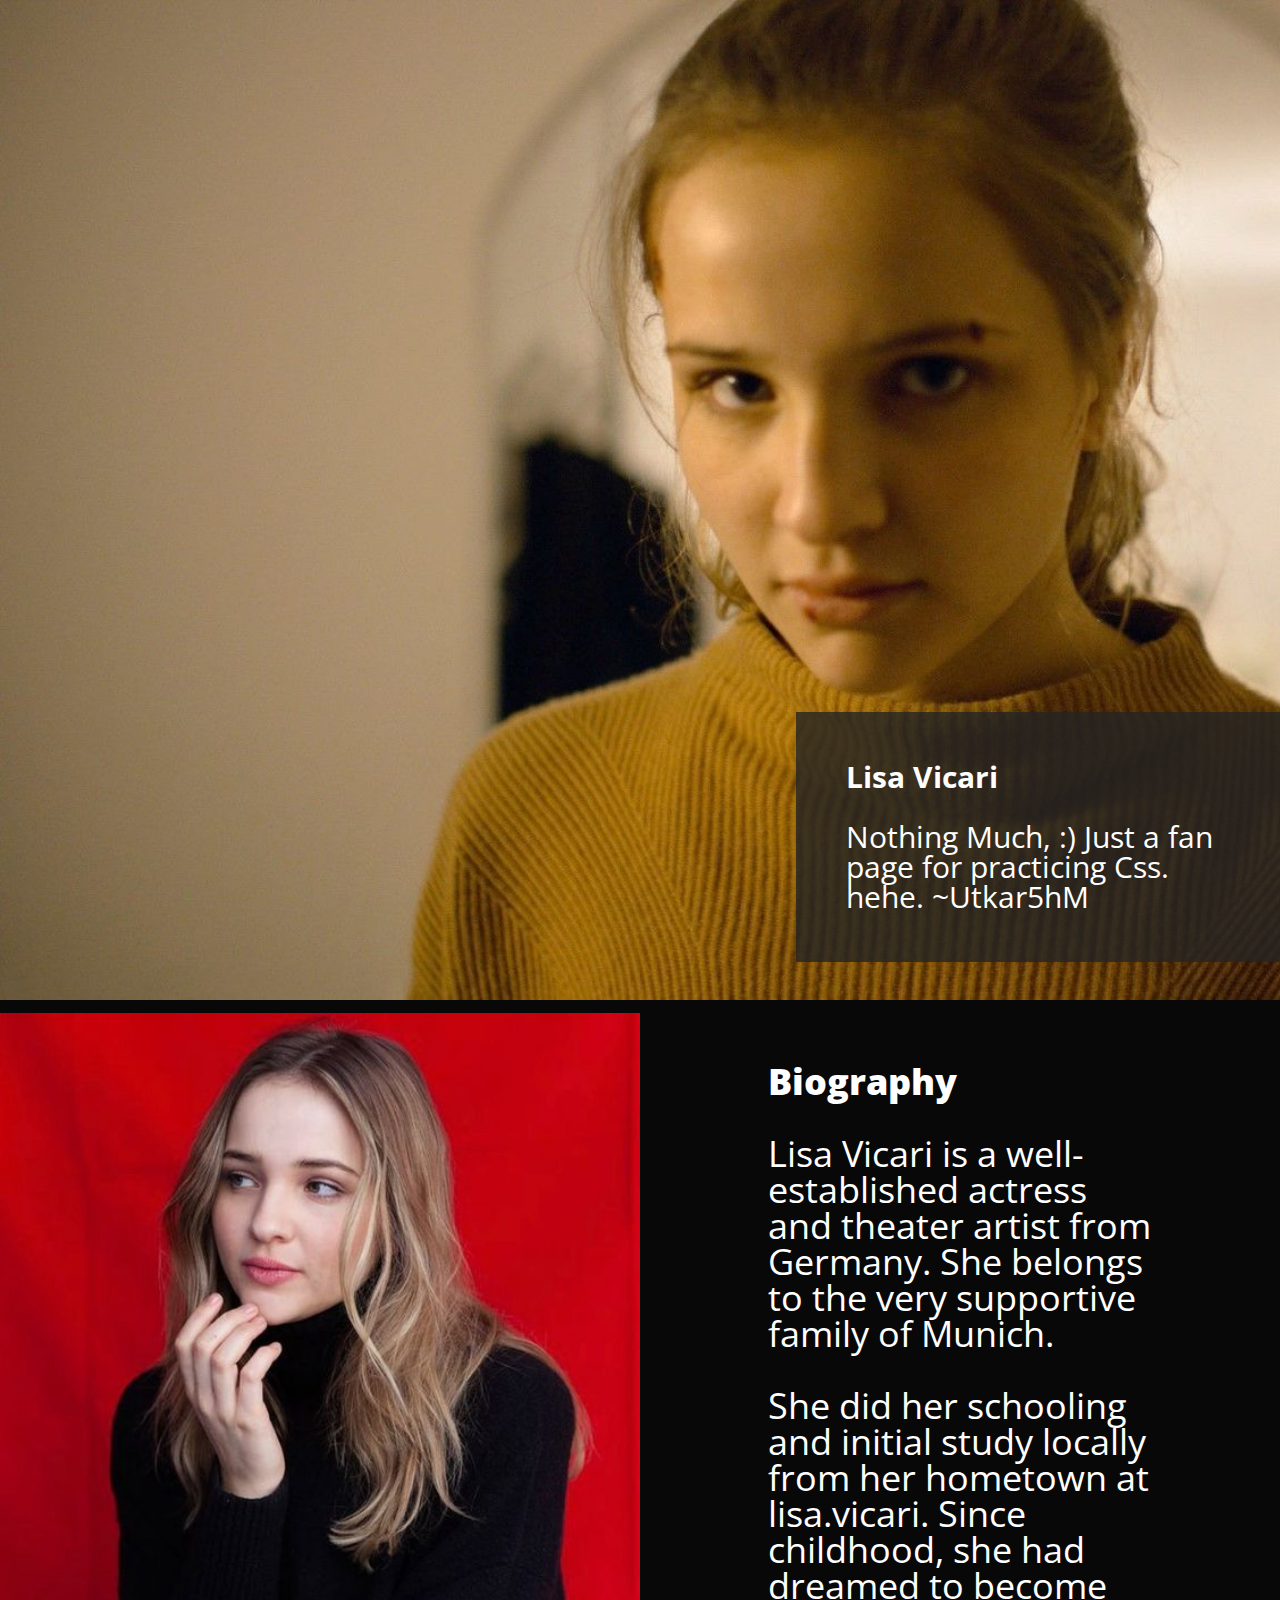
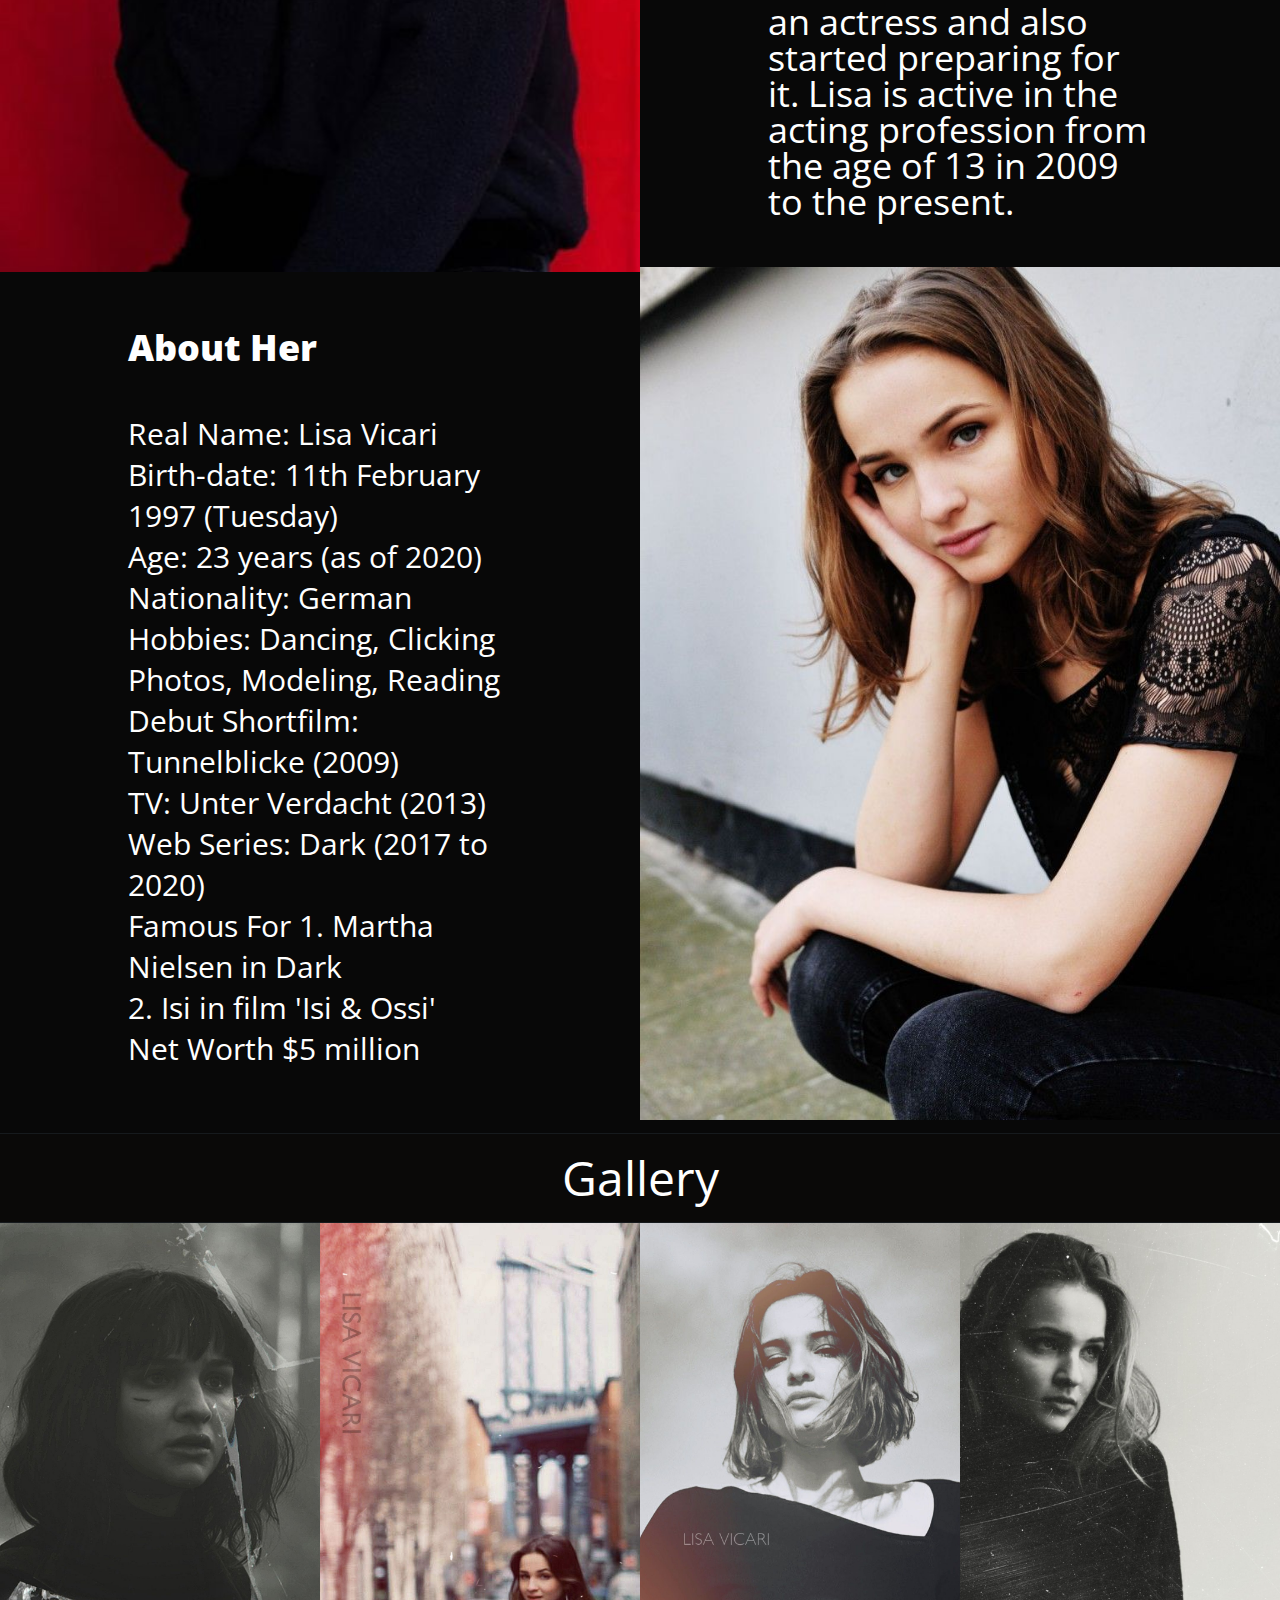
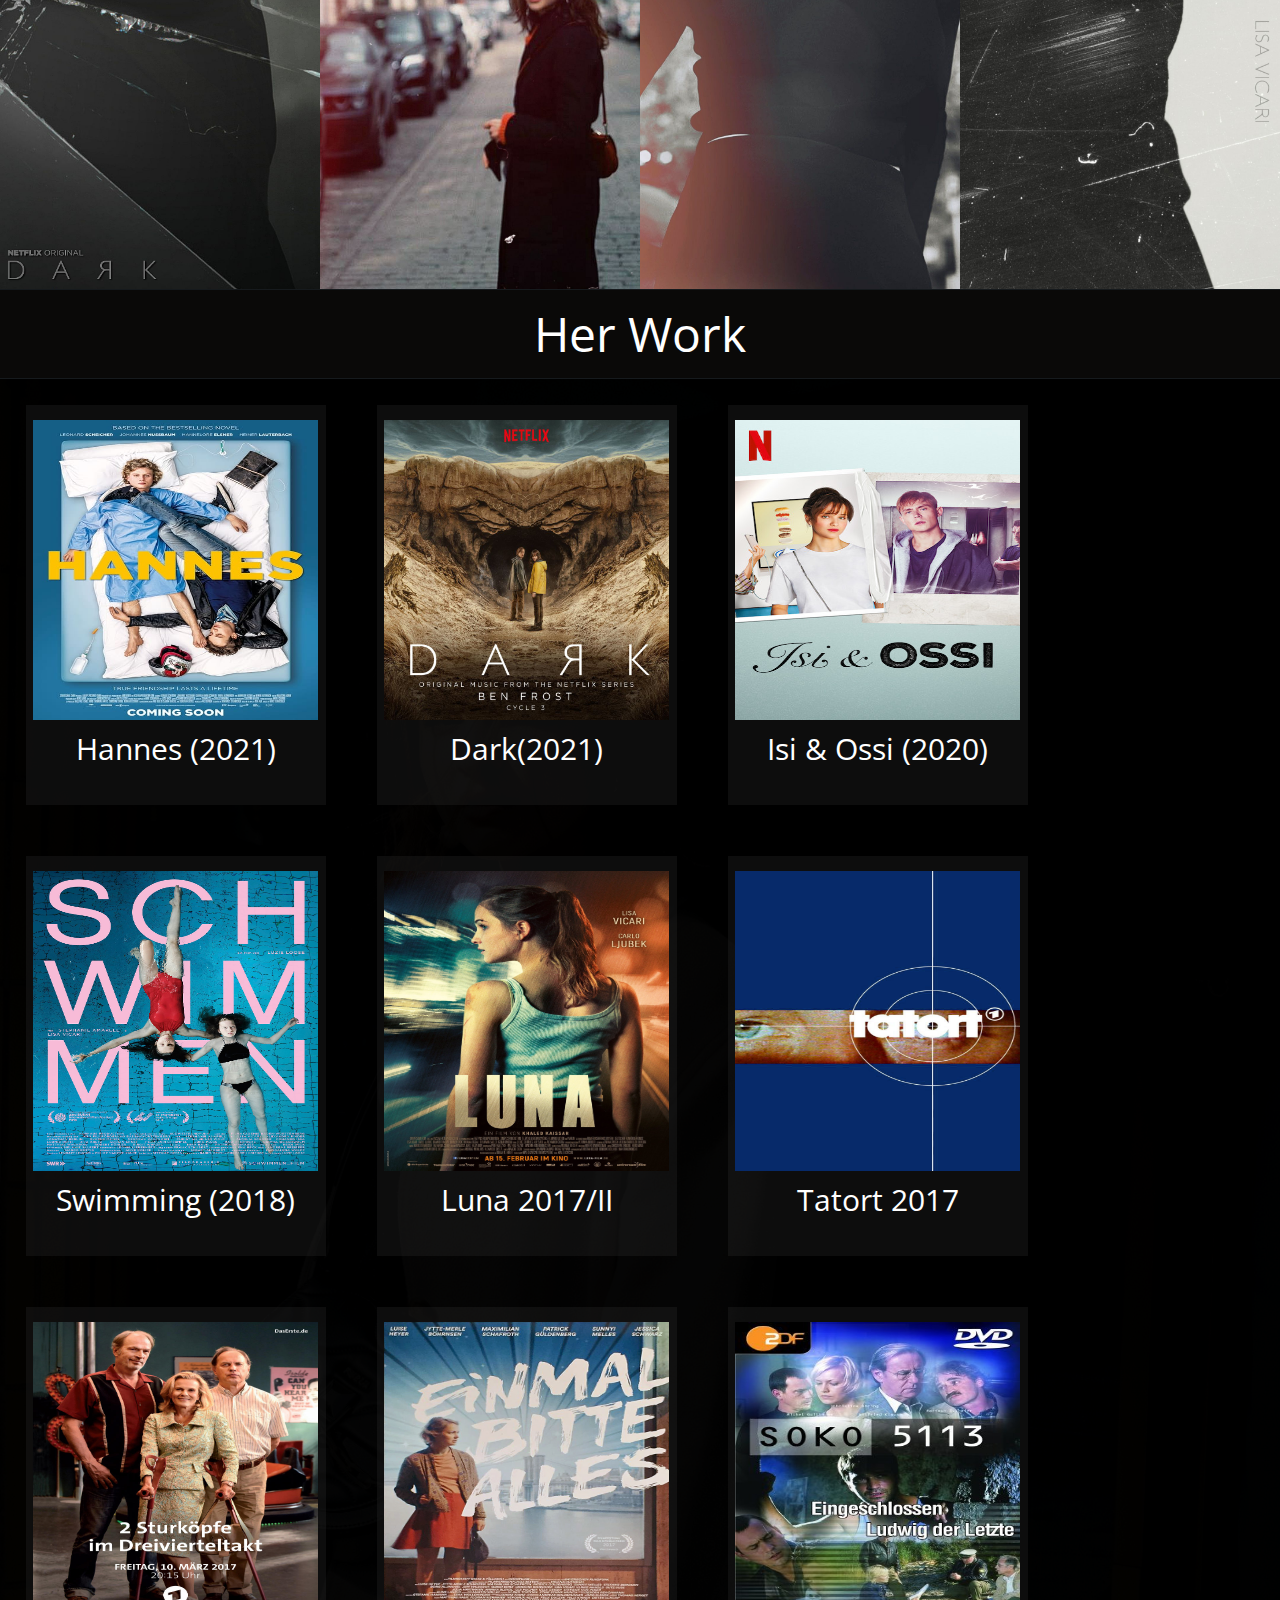
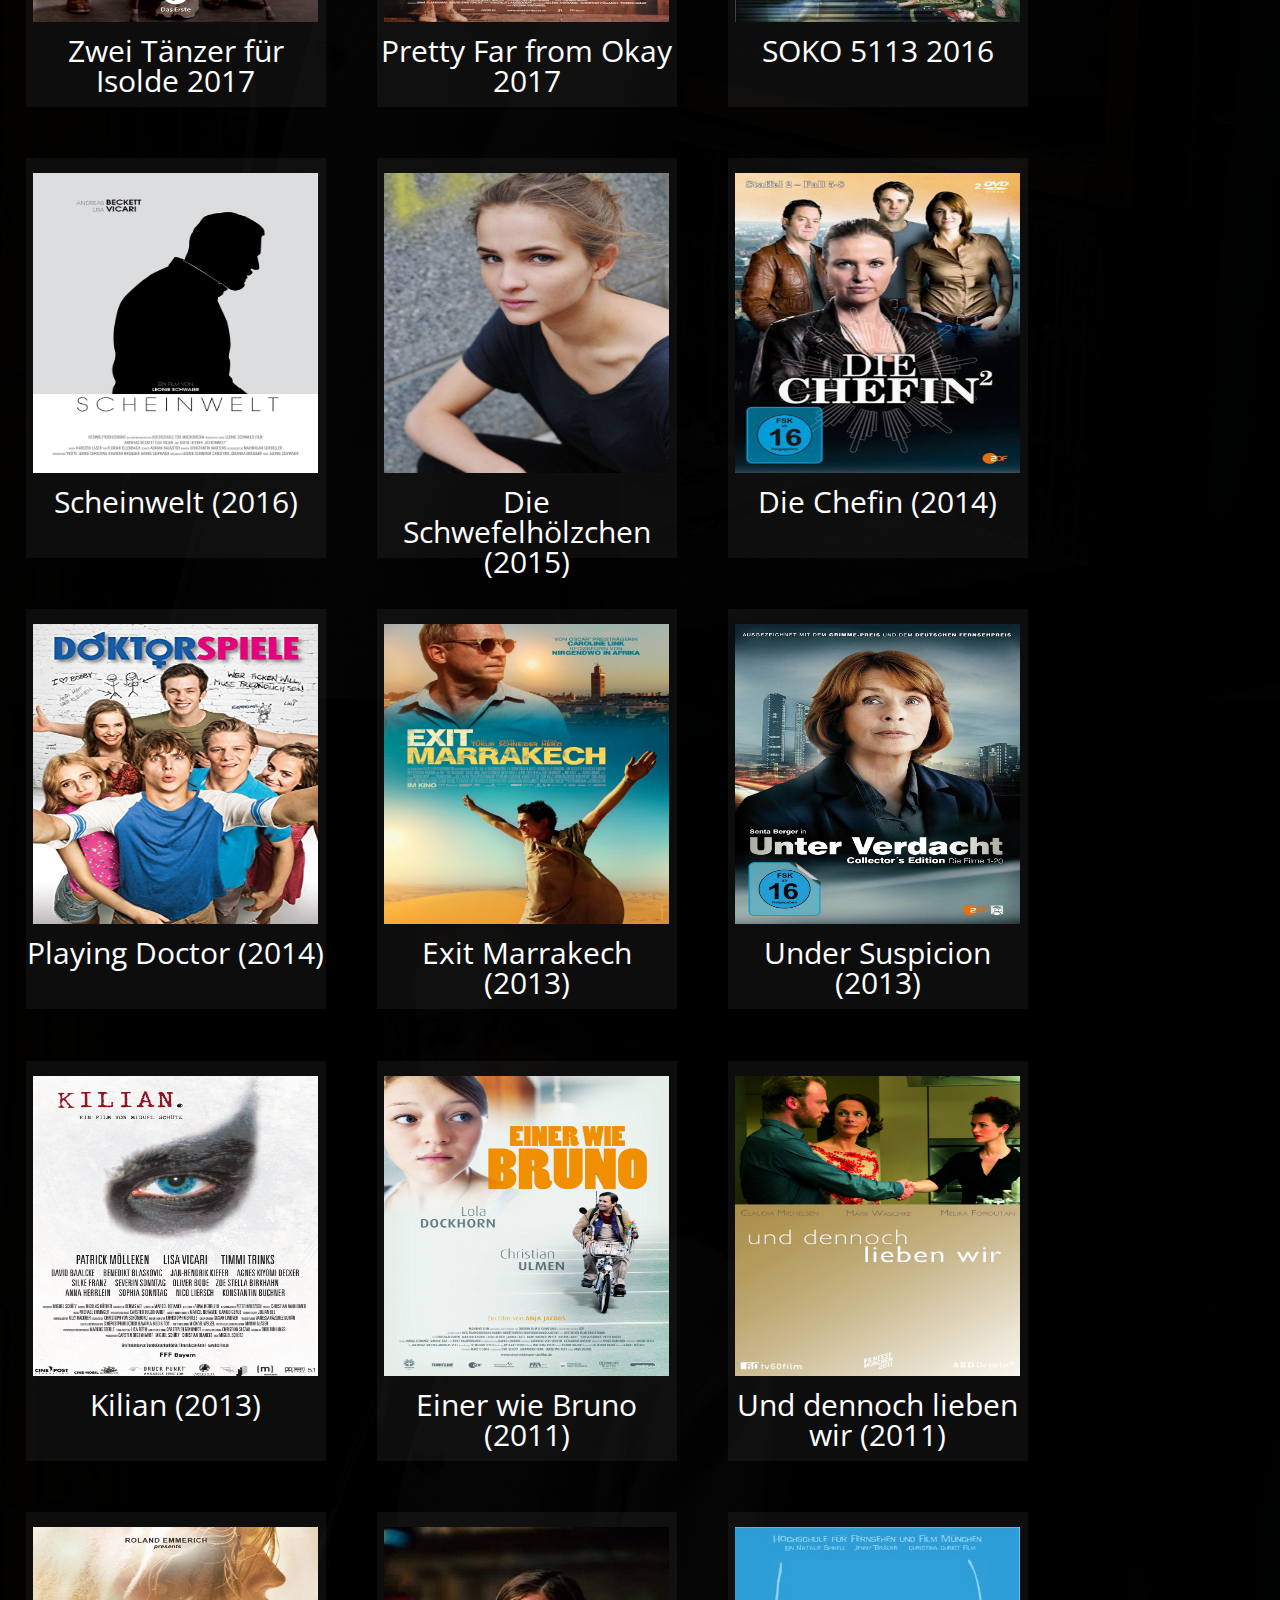
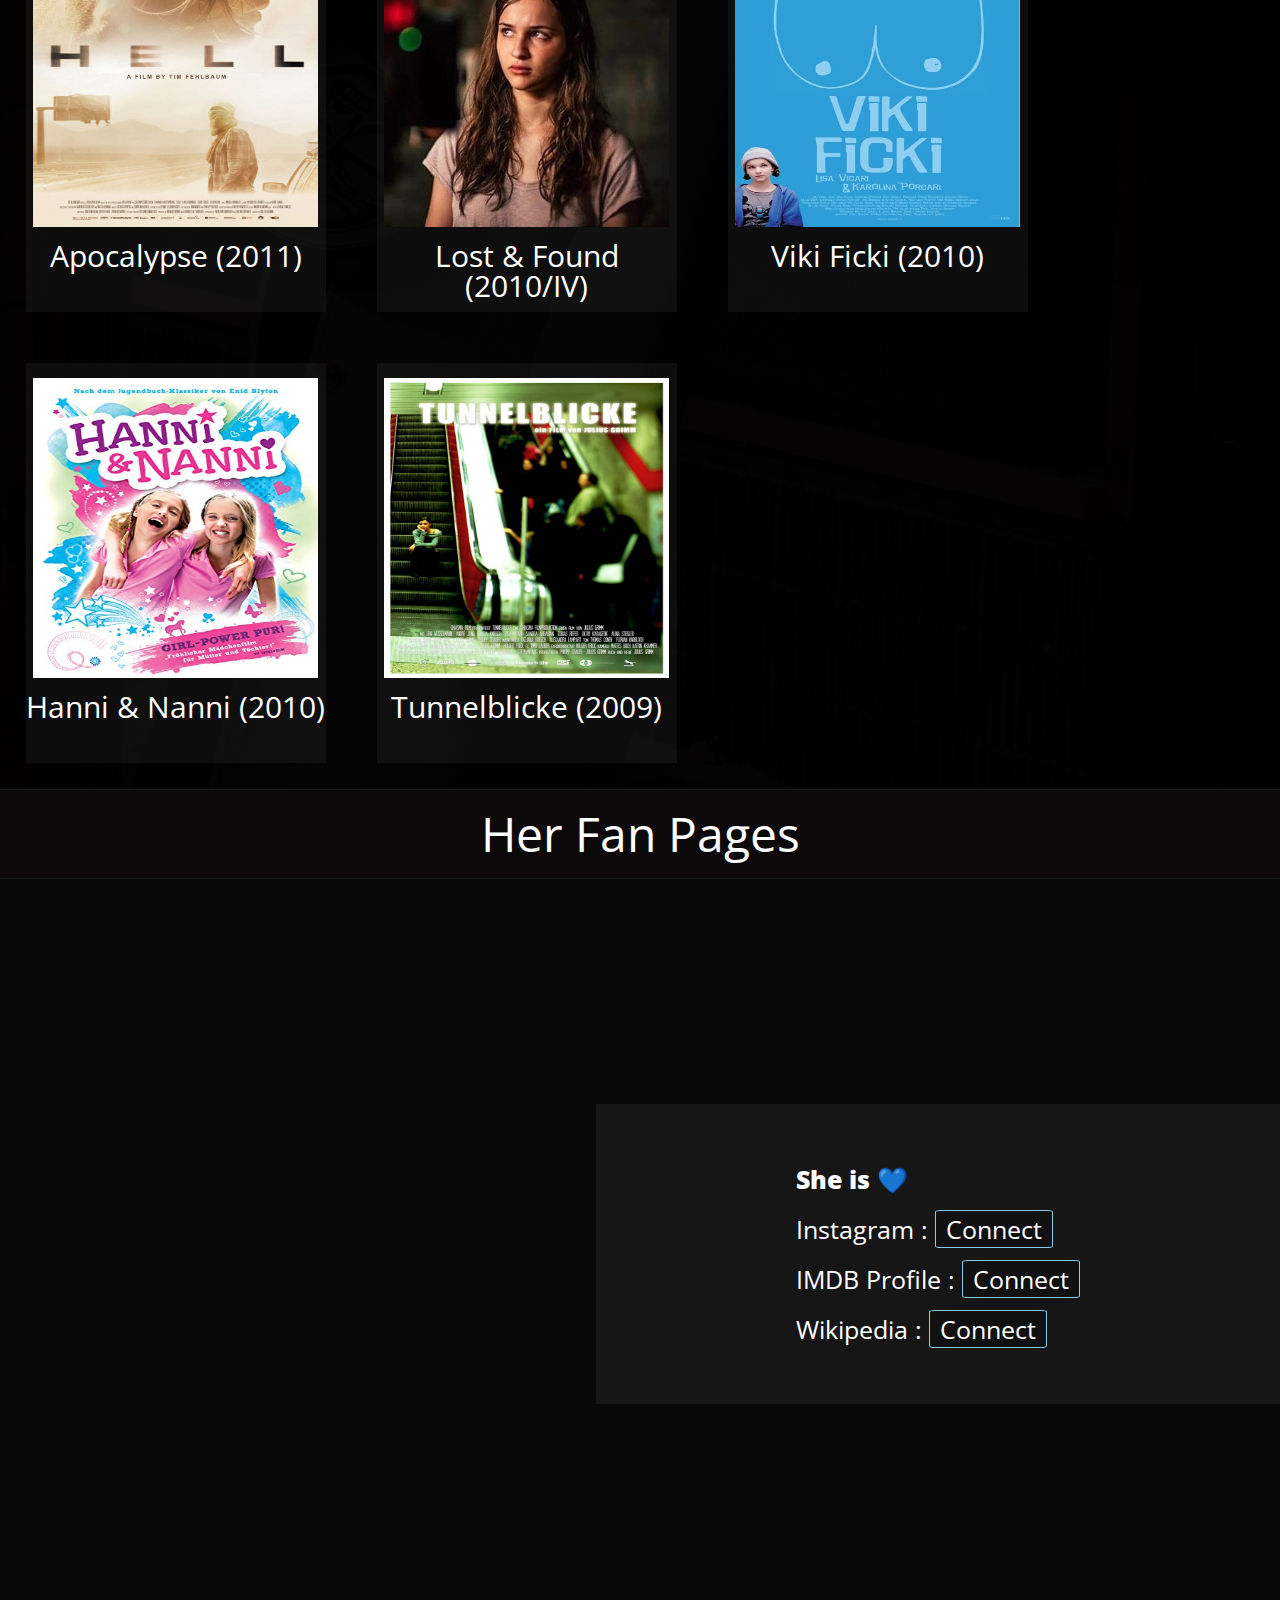
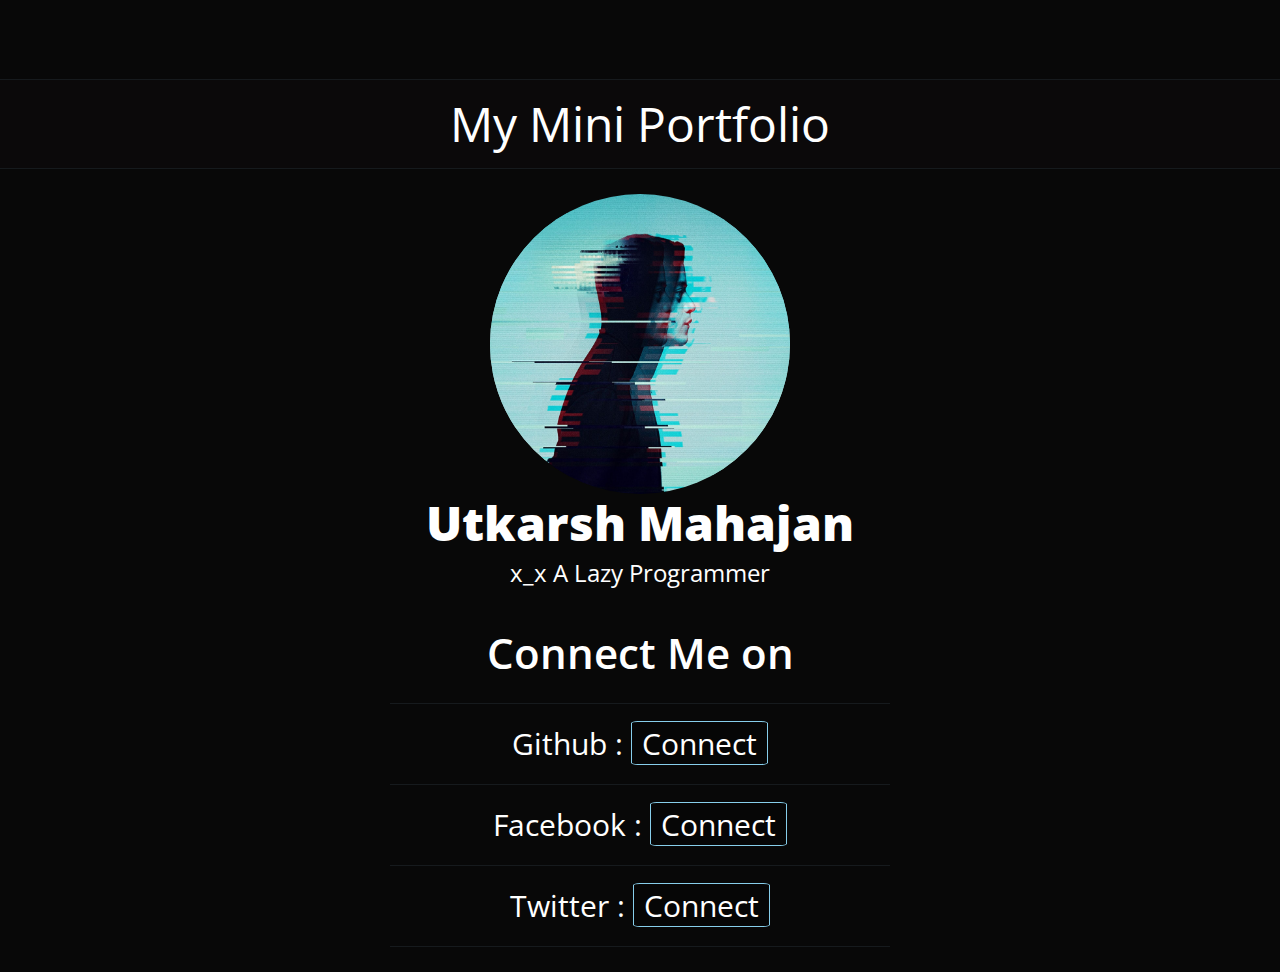
==== commit acb8d66f: "Almost_1" ====
--- a/Fan Site/index.html
+++ b/Fan Site/index.html
@@ -17,7 +17,7 @@
         </h1>
         <p>
             <br>
-            Nothing Much. :) Just a fan page created to practice css. hehe.-Utkar5hM
+            Nothing Much, :) Just a fan page for practicing Css.<br> hehe. ~Utkar5hM
         </p>
     </div>
     </section>  
@@ -173,7 +173,7 @@
     </div> 
     </section>
     <div class="linkher">
-        <h1>Links to Her profile</h1>
+        <h1>Her Fan Pages</h1>
     </div>
     <section class="foot1">
         <div class=left1f>
@@ -195,9 +195,9 @@
             <h3>
                 x_x A Lazy Programmer</h3>
             <h2>Connect Me on</h2>
-            <p>Github :  <a href="">open Link</a> </p>
-             <p>   Facebook :  <a href="">Connect</a> </p>
-             <p>    Twitter :  <a href="">Connect</a></p>
+            <p>Github :  <a href="https://github.com/Utkar5hM">Connect</a> </p>
+             <p>   Facebook :  <a href="https://www.facebook.com/utkar5hM/">Connect</a> </p>
+             <p>    Twitter :  <a href="https://twitter.com/Utkar5hm">Connect</a></p>
         </div>
     </section>
 </body>
--- a/Fan Site/styles.css
+++ b/Fan Site/styles.css
@@ -174,7 +174,7 @@
     height:100%;
     display:flex;
     flex-wrap: wrap;
-    background-color: rgba(0, 0, 0, 0.9);   
+    background-color: rgba(0, 0, 0, 0.98);   
     margin:0;
     padding:0;
 }
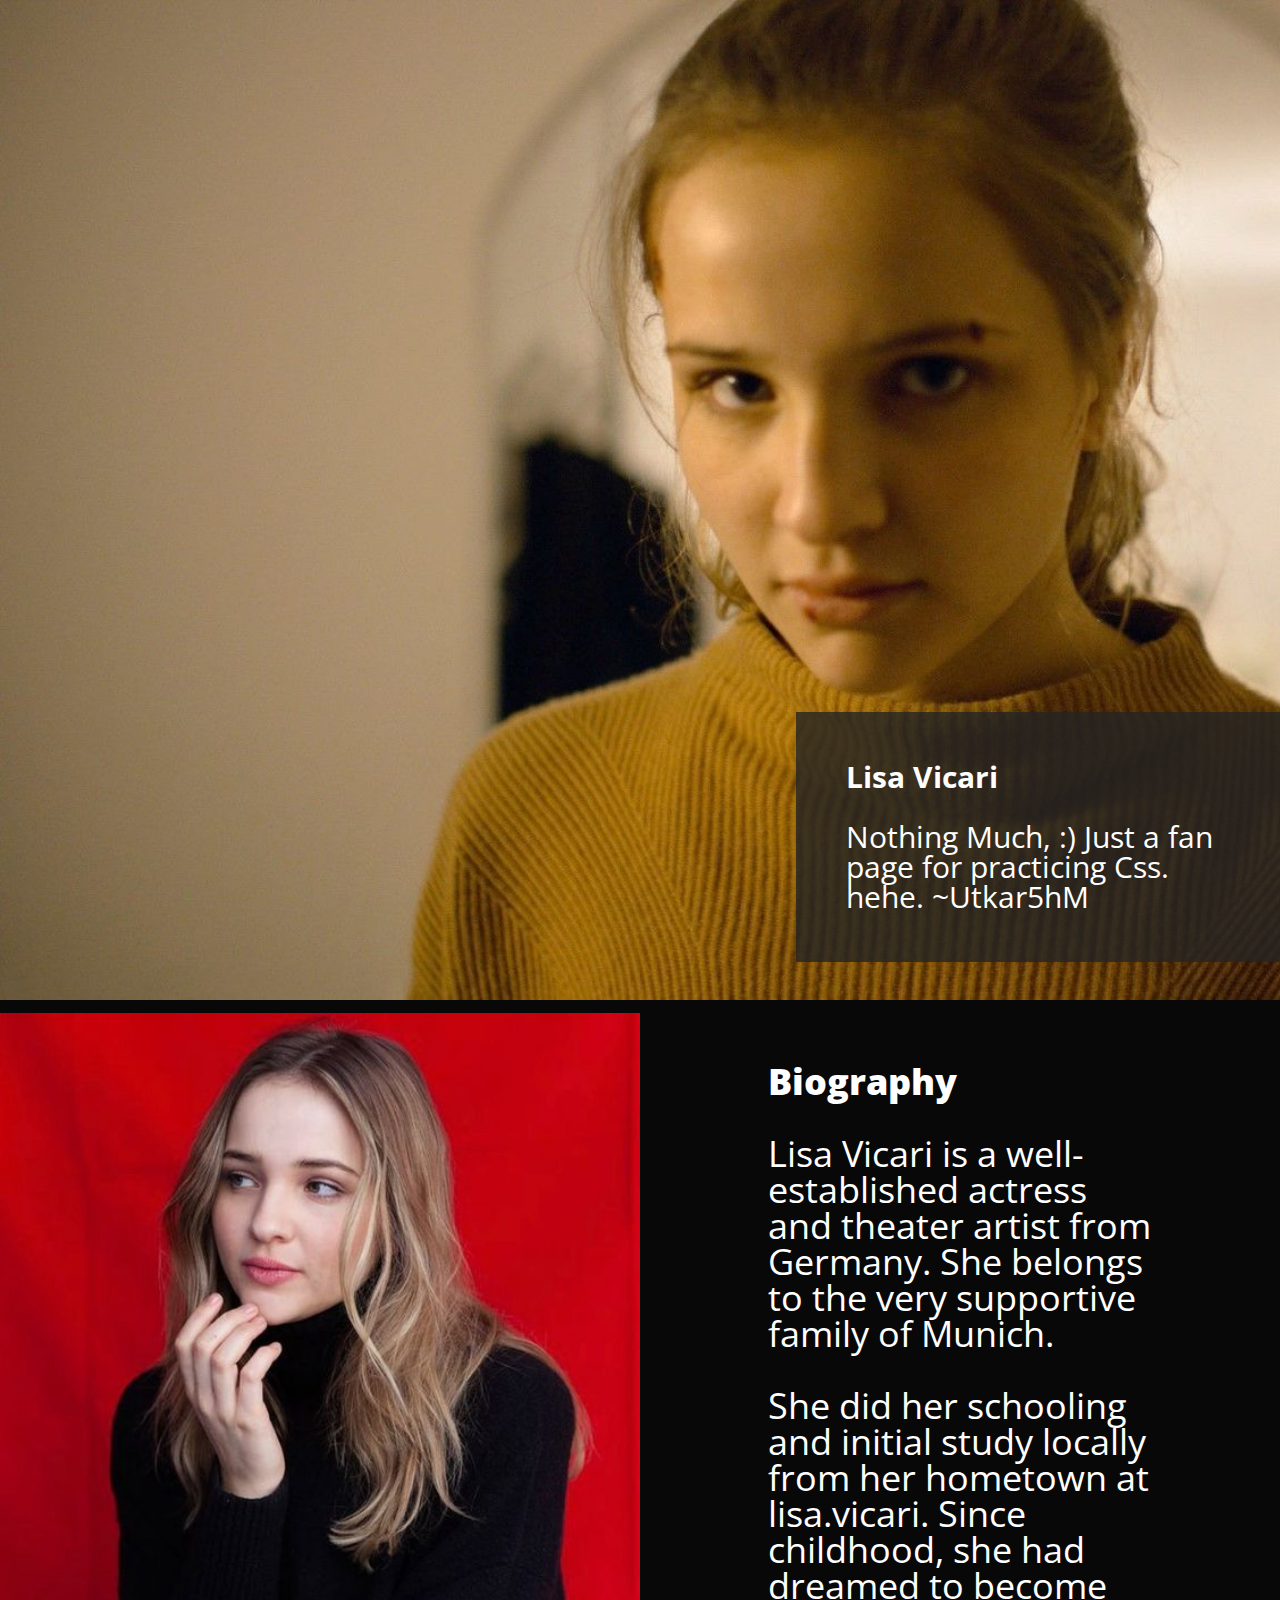
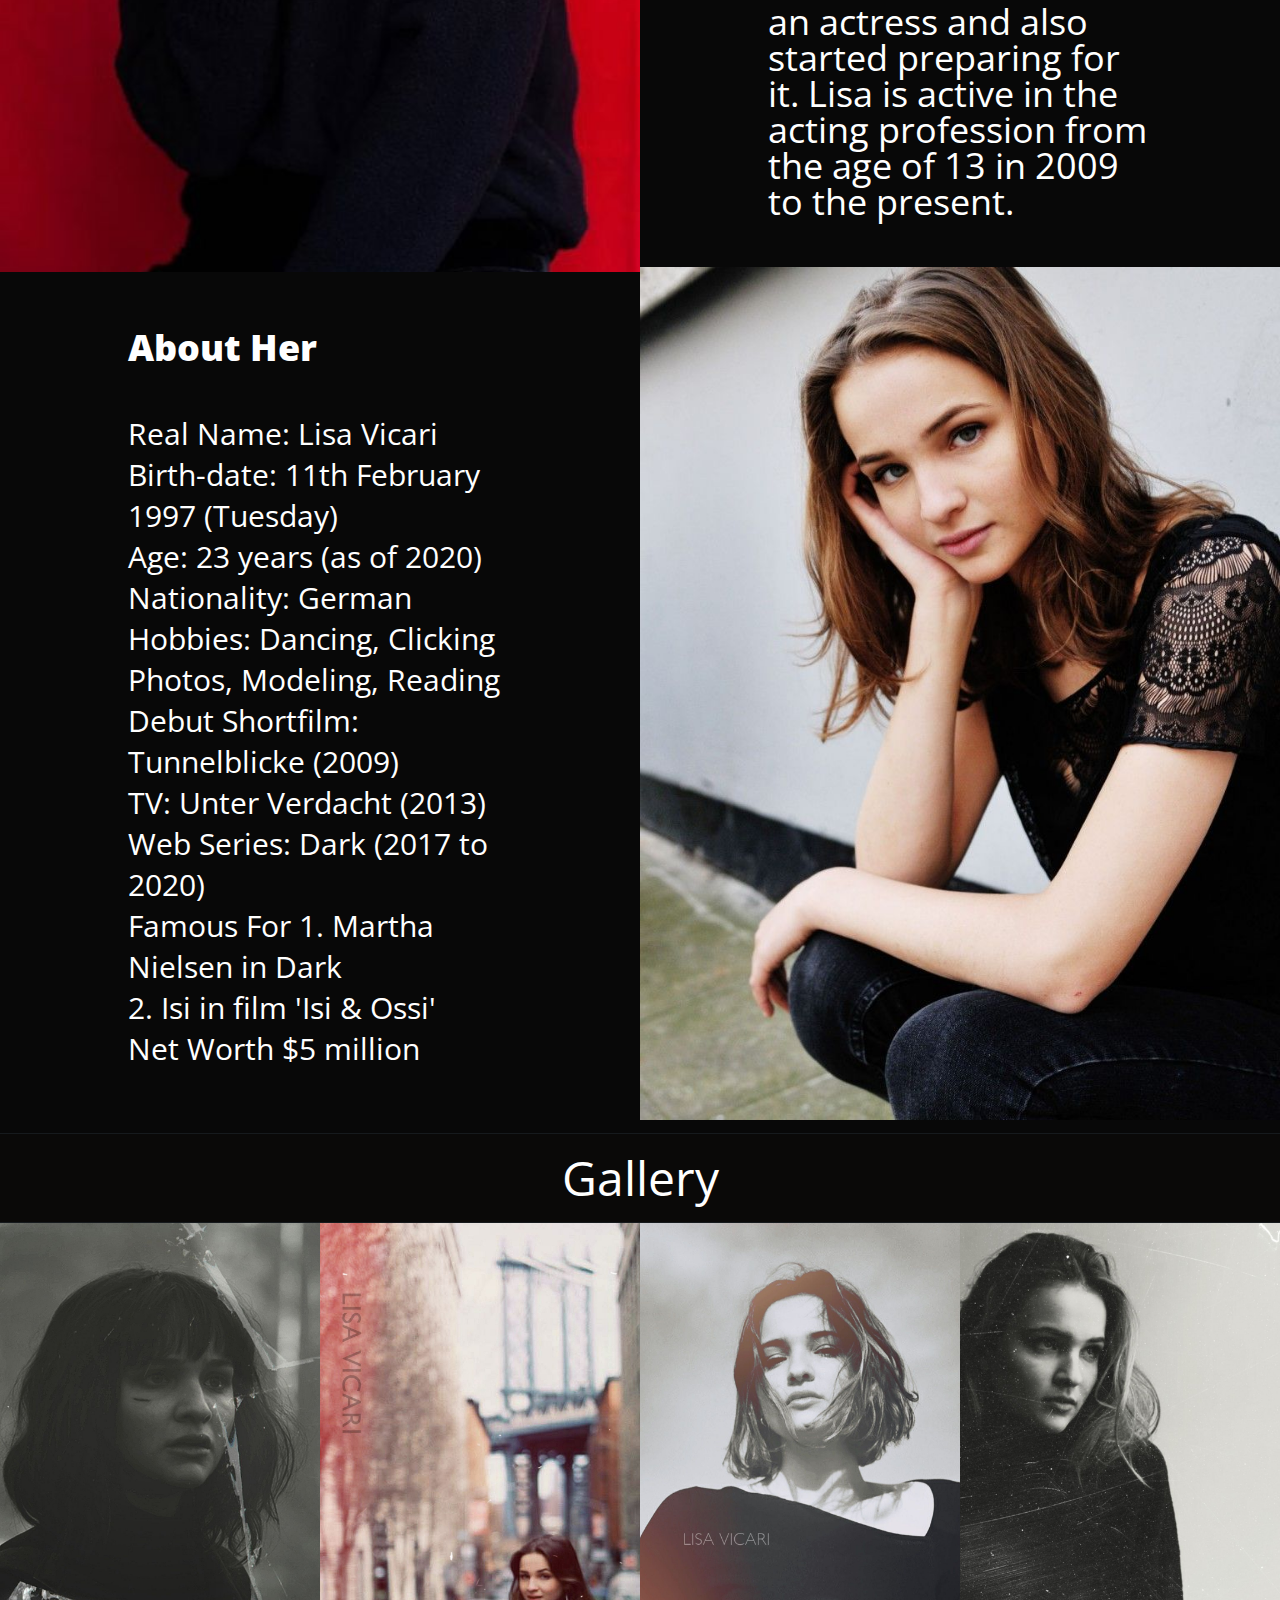
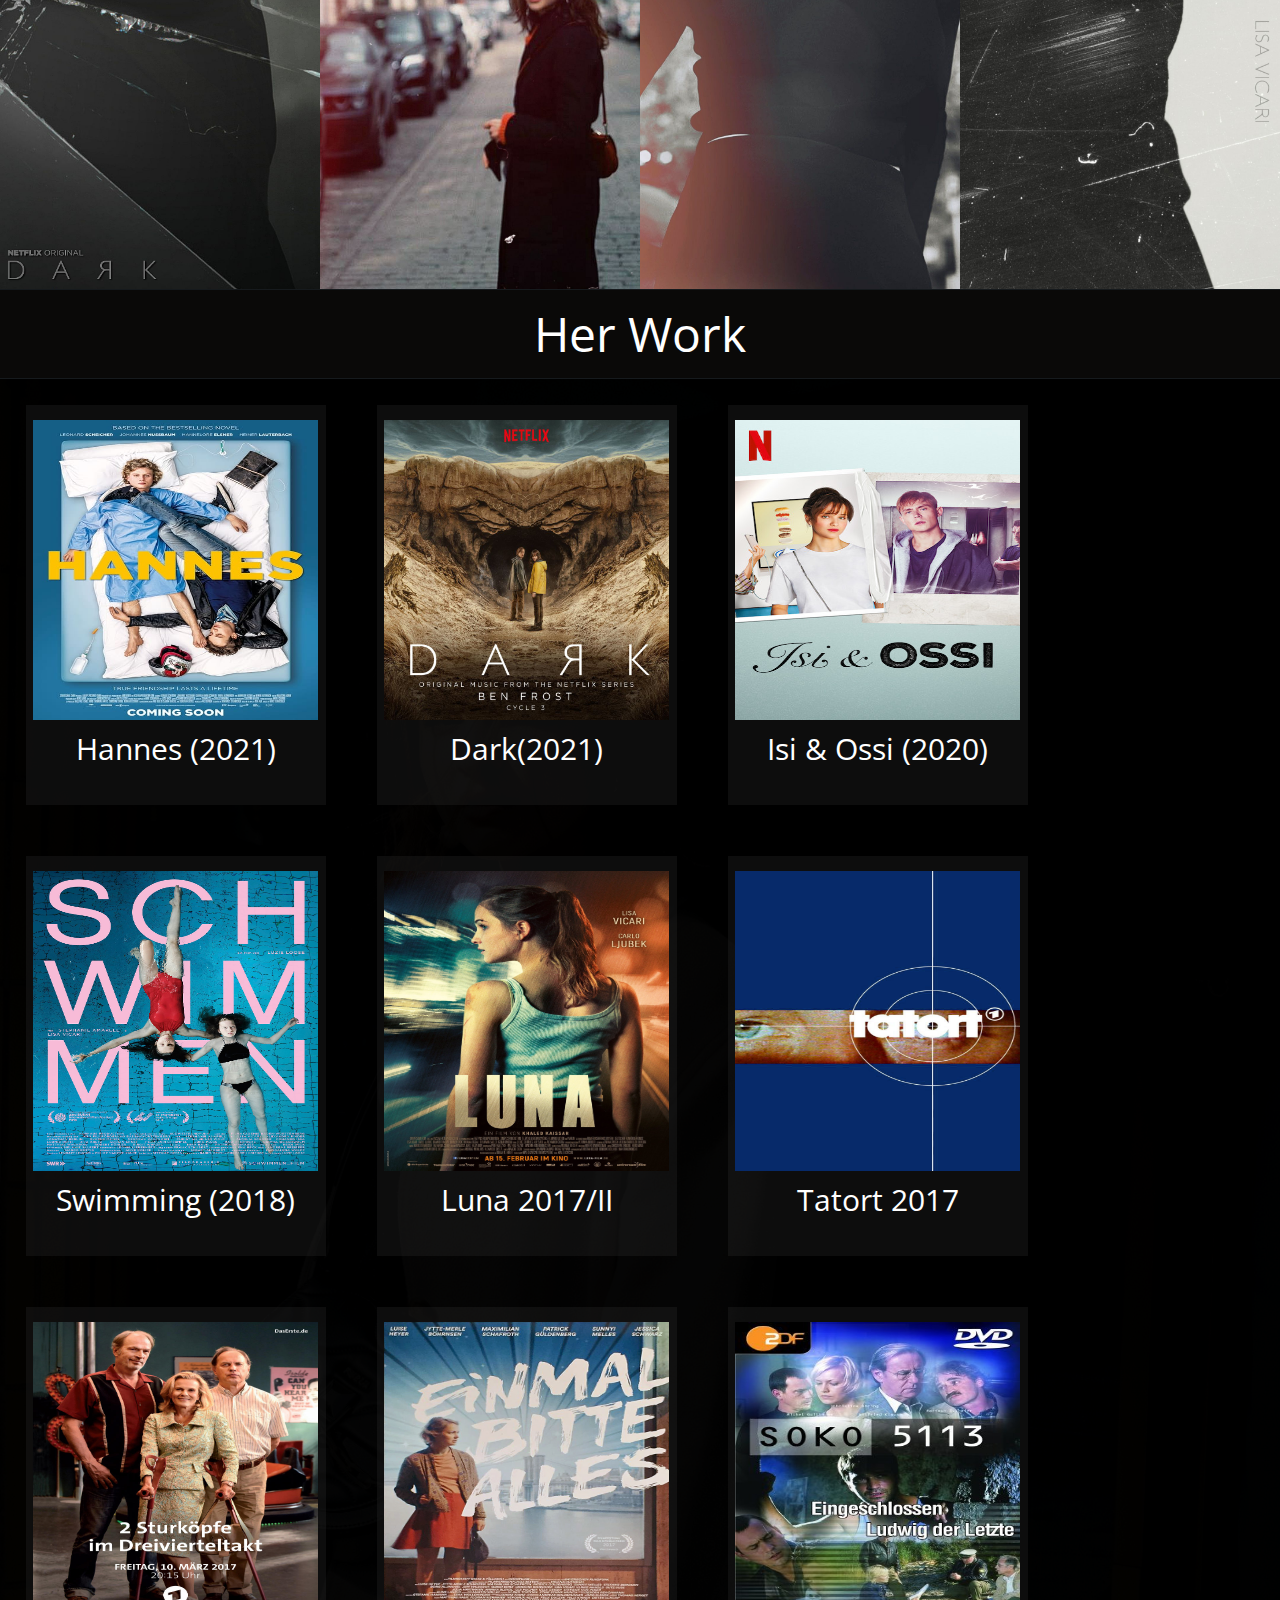
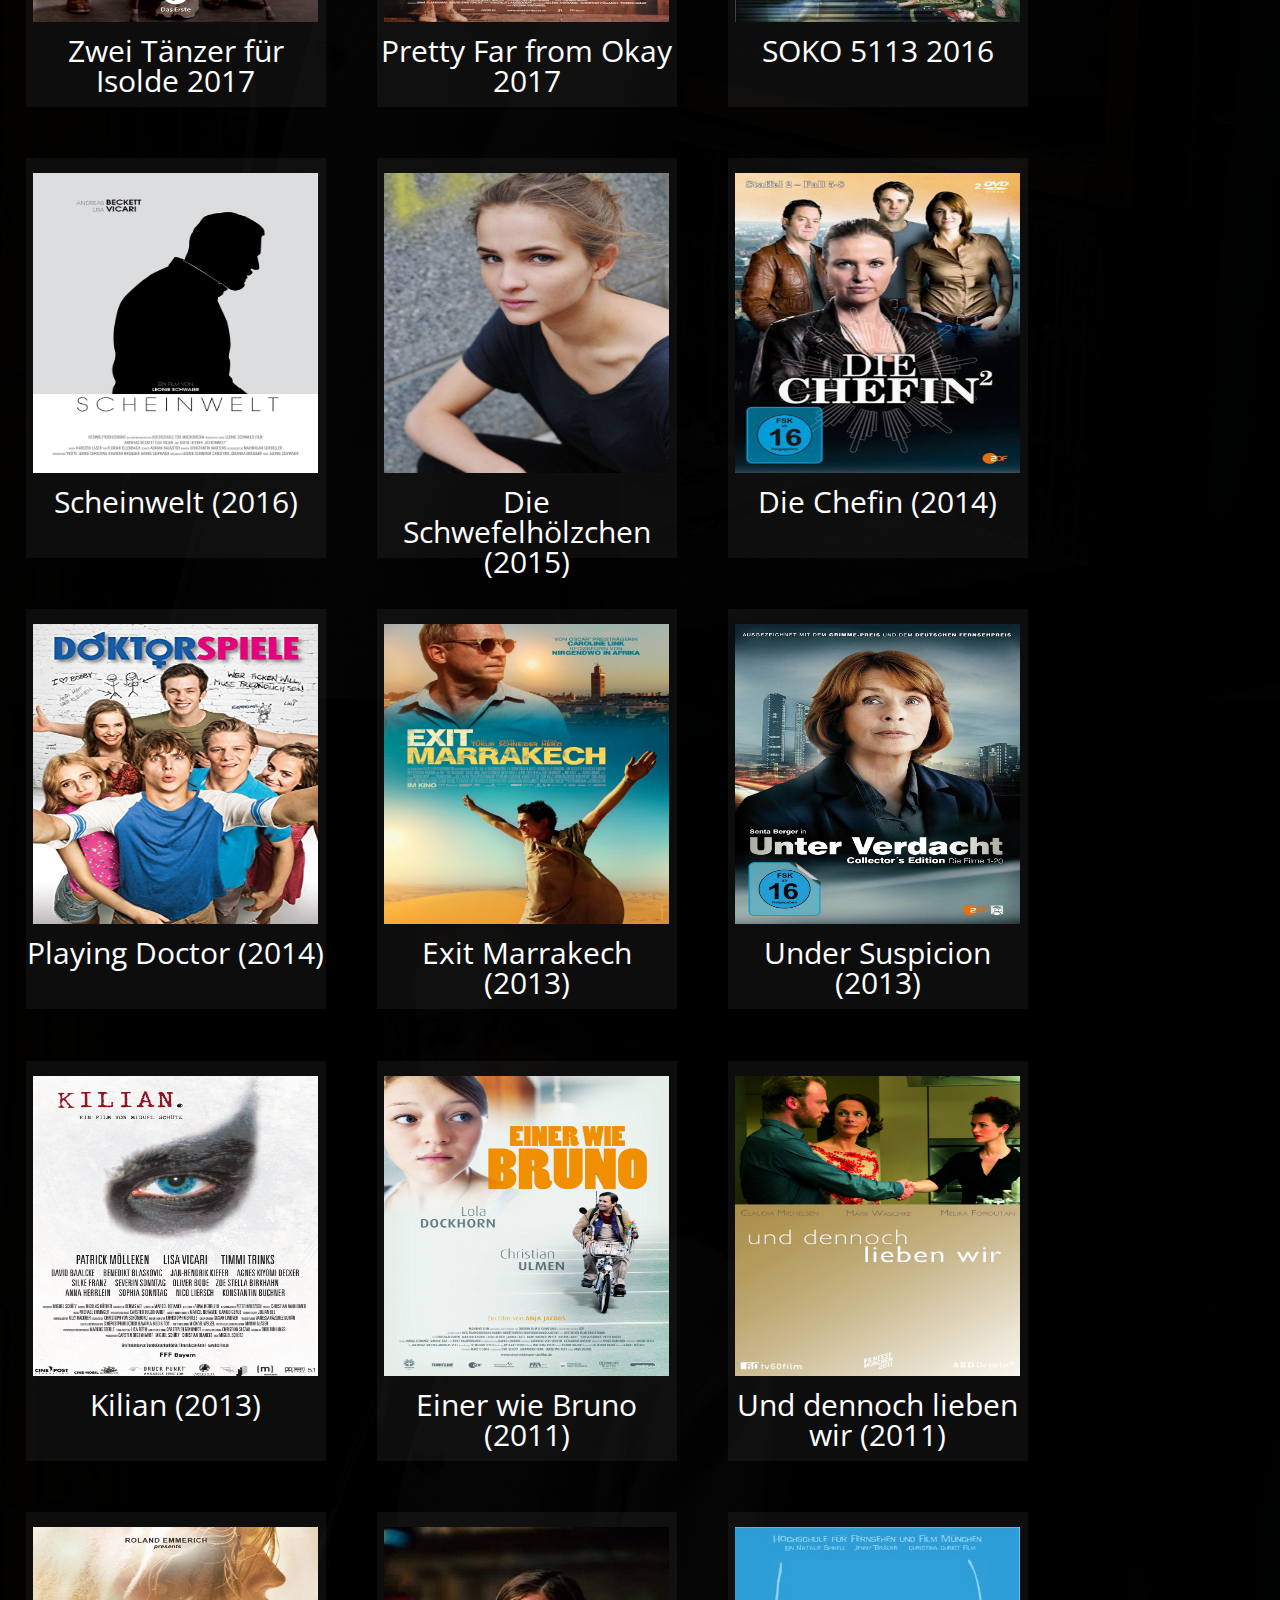
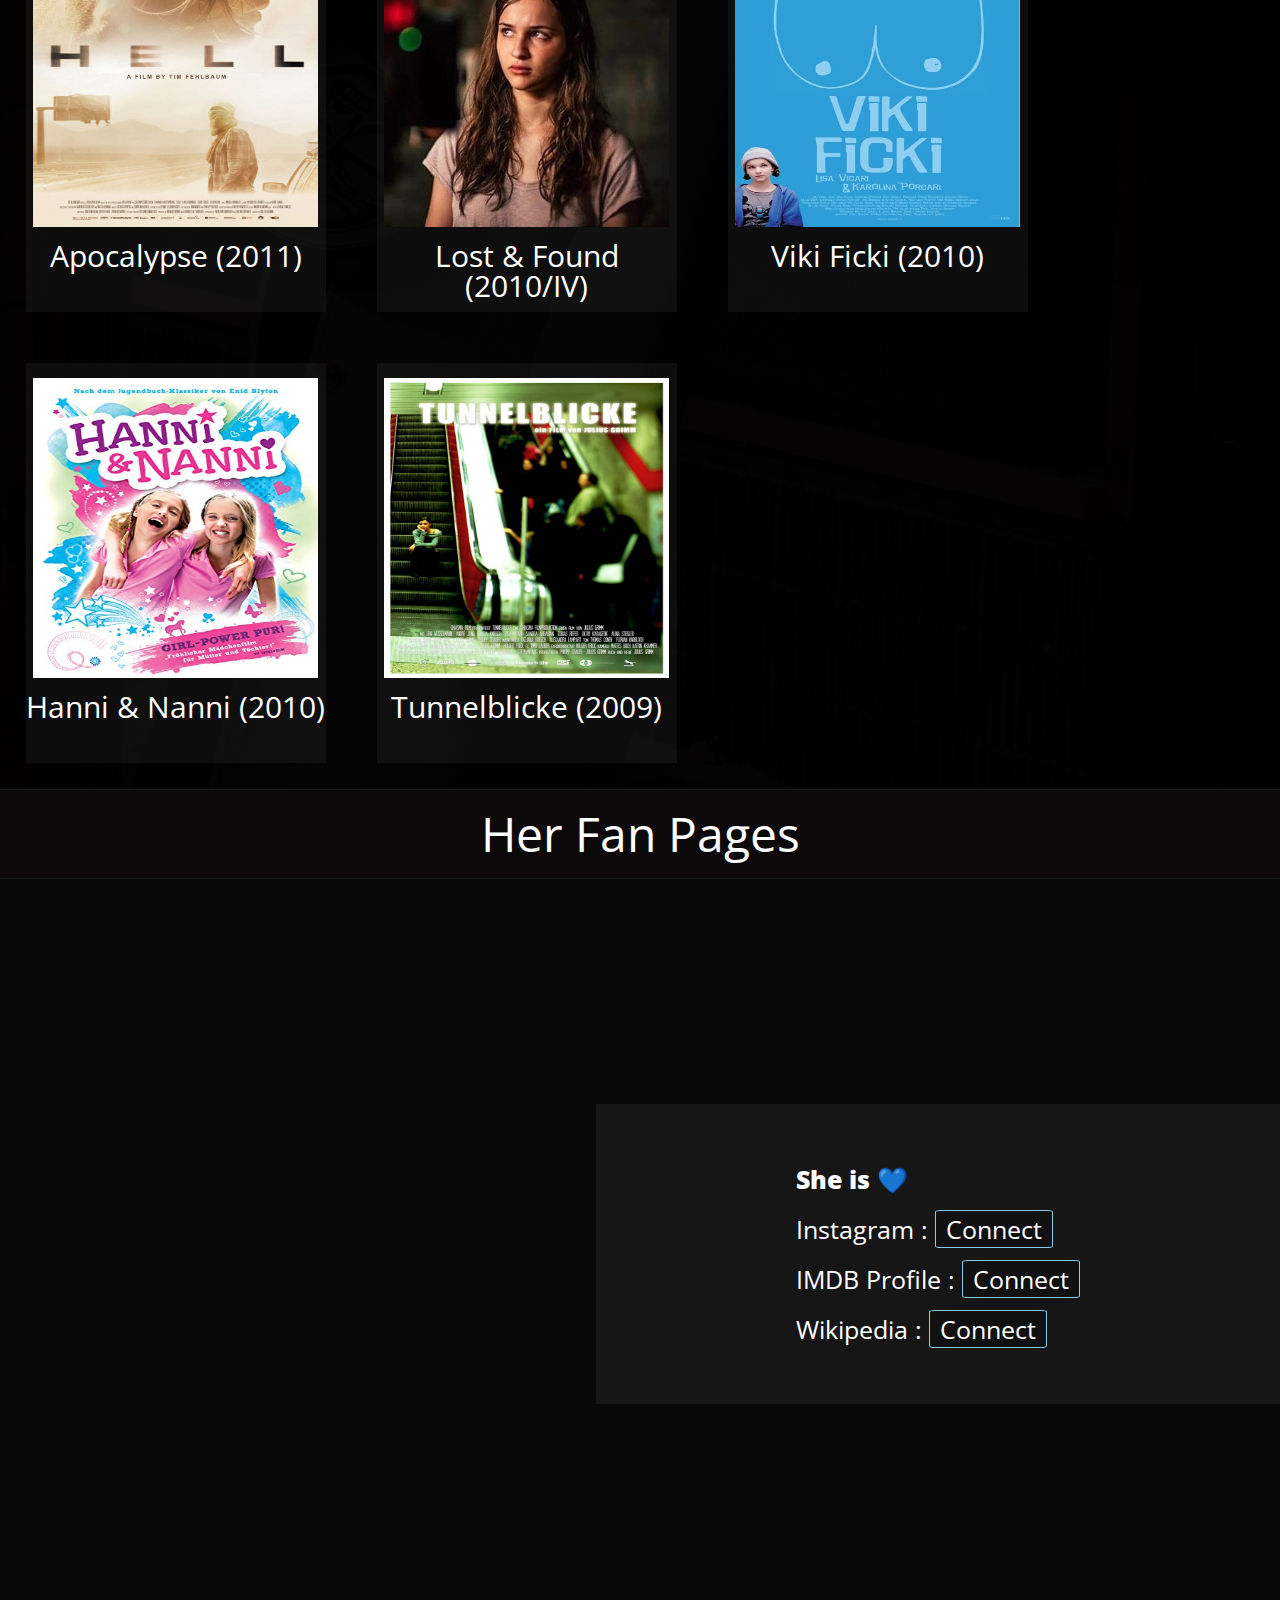
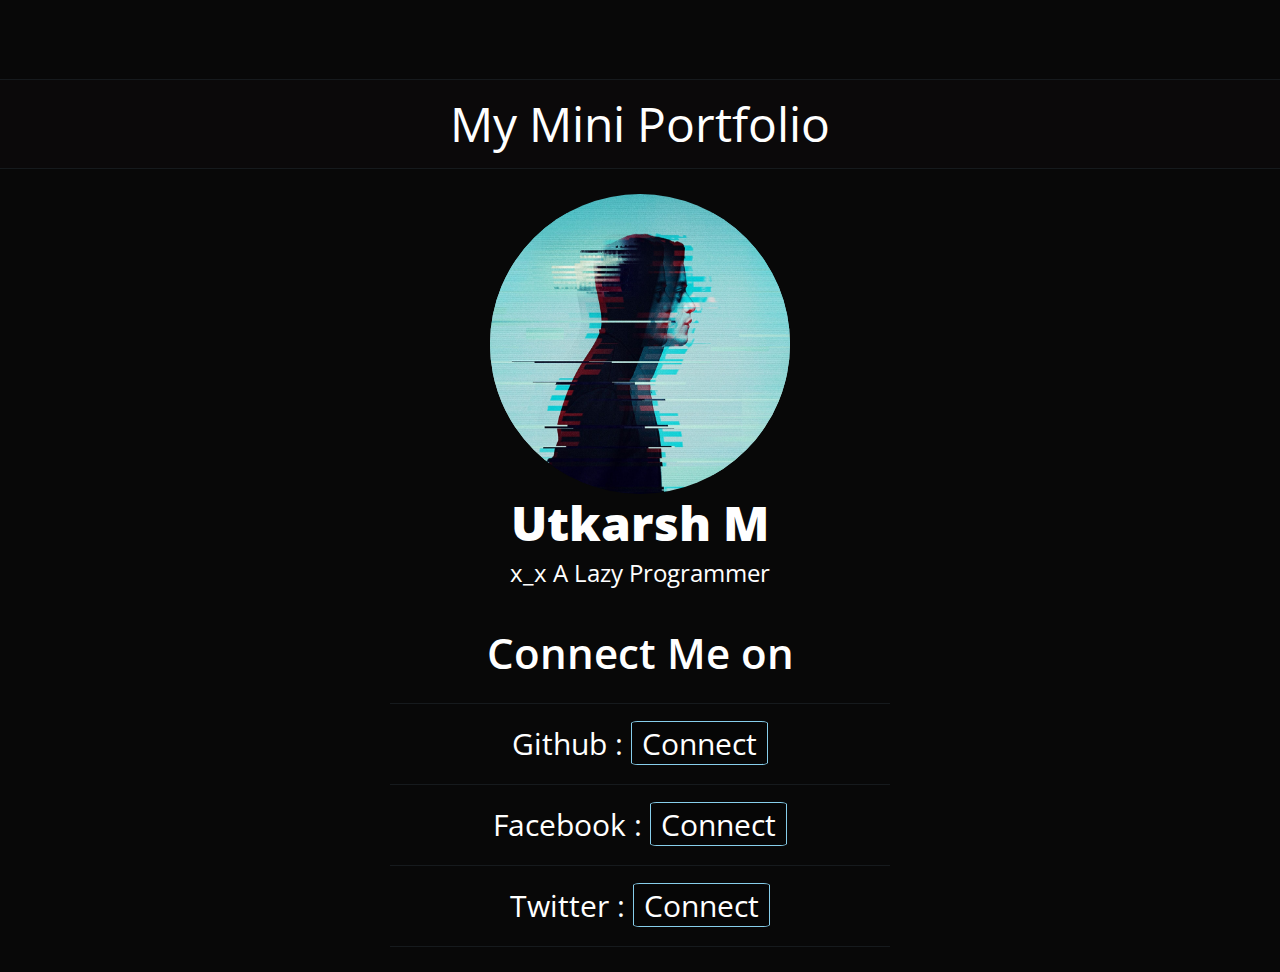
==== commit 78e734a5: "Almost_2" ====
--- a/Fan Site/index.html
+++ b/Fan Site/index.html
@@ -1,6 +1,8 @@
 <!DOCTYPE html>
 <html lang="en">
 <head>
+    <!--Utkarsh M-->
+    <!--As much the wrong way possible.-->
     <meta charset="UTF-8">
     <meta http-equiv="X-UA-Compatible" content="IE=edge">
     <meta name="viewport" content="width=device-width, initial-scale=1.0">
@@ -191,7 +193,7 @@
     <section class="knowme">
         <div class="mytxt">
             <img src="me.jpg" class="myimg"alt="">
-            <h1>Utkarsh Mahajan</h1>
+            <h1>Utkarsh M</h1>
             <h3>
                 x_x A Lazy Programmer</h3>
             <h2>Connect Me on</h2>
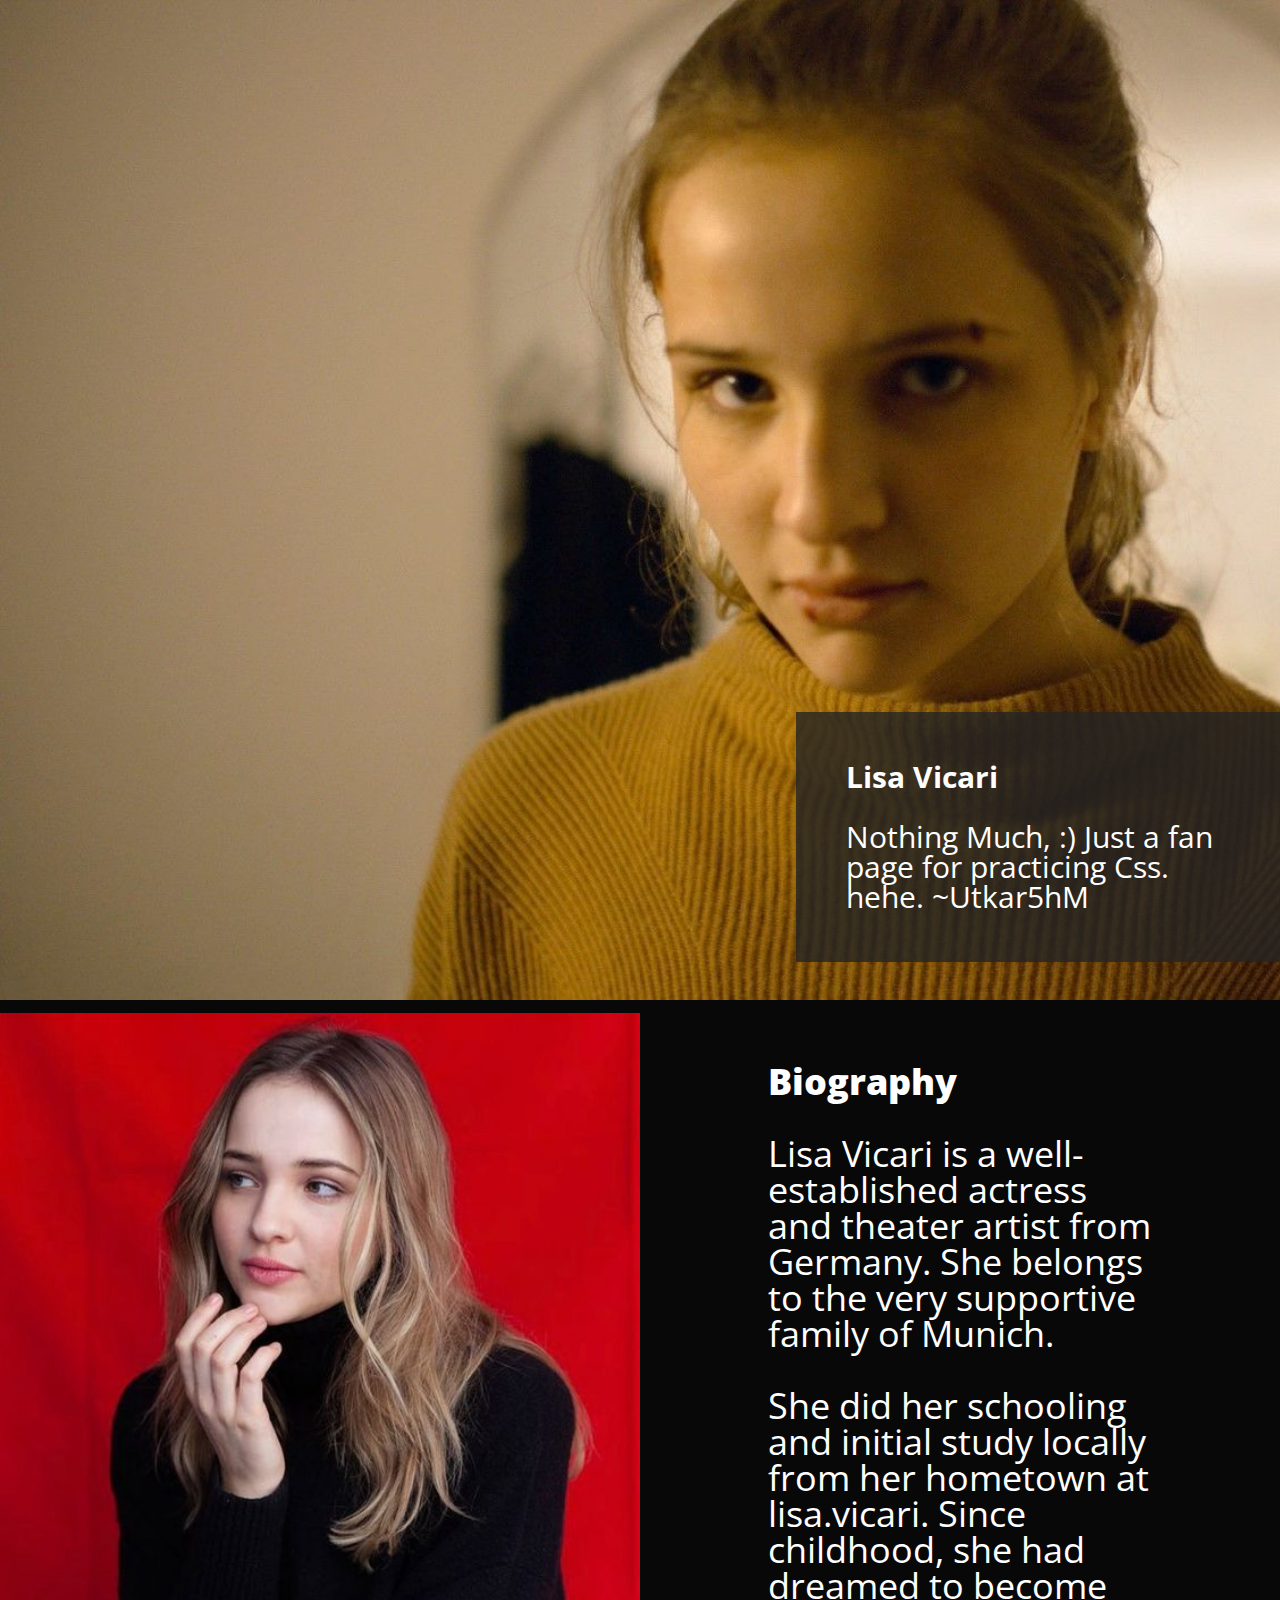
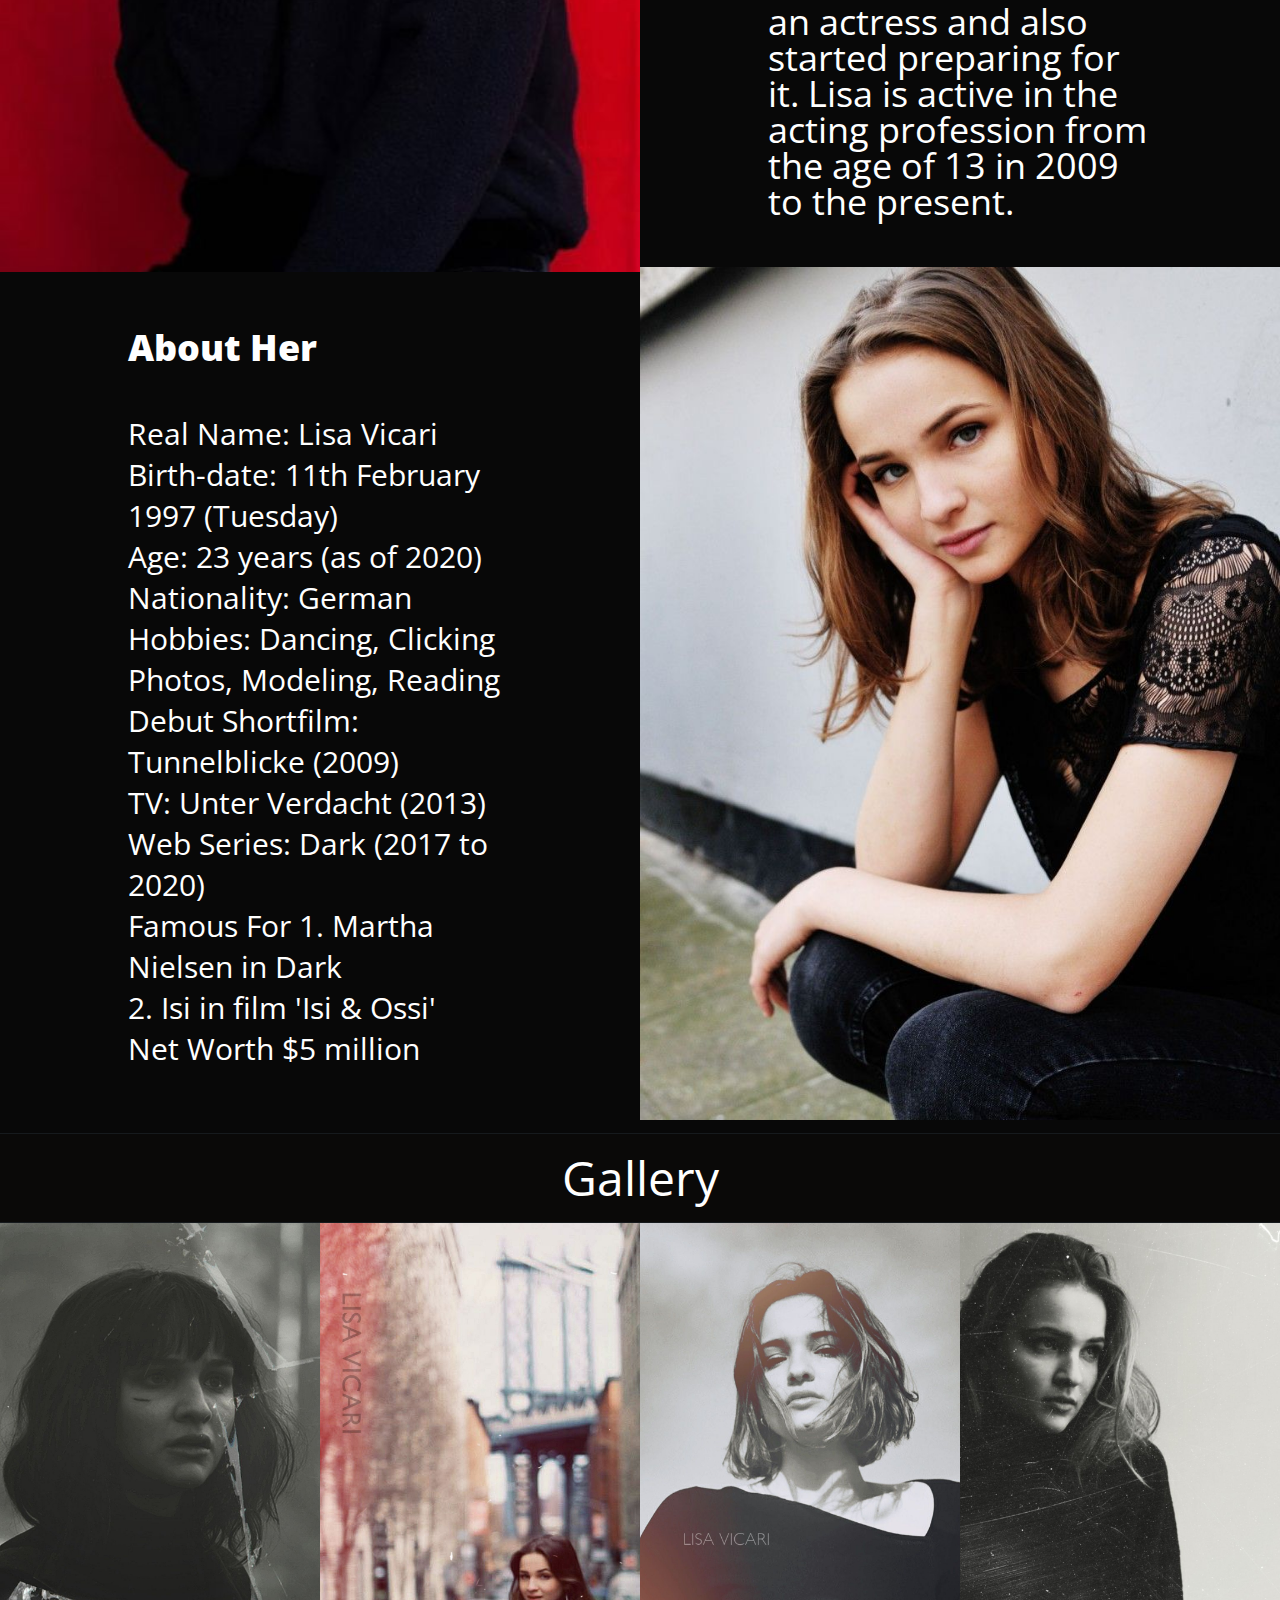
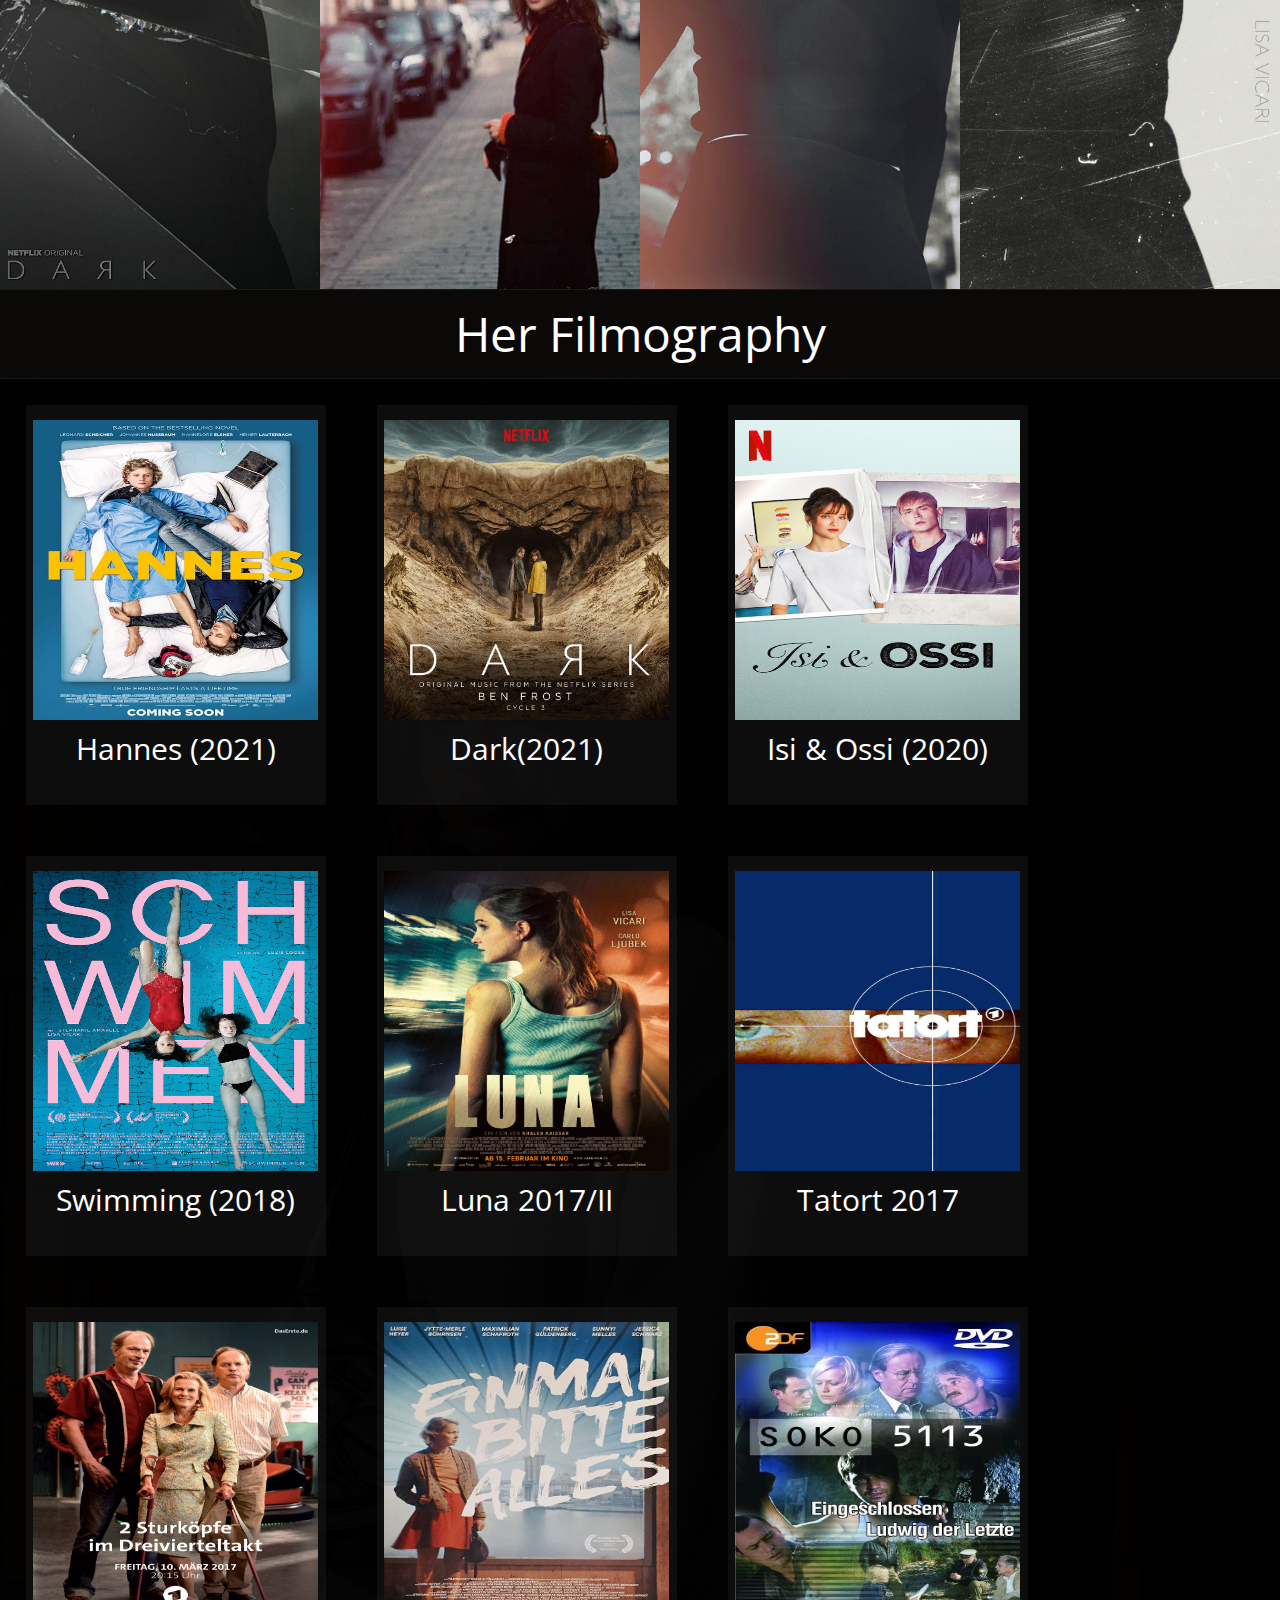
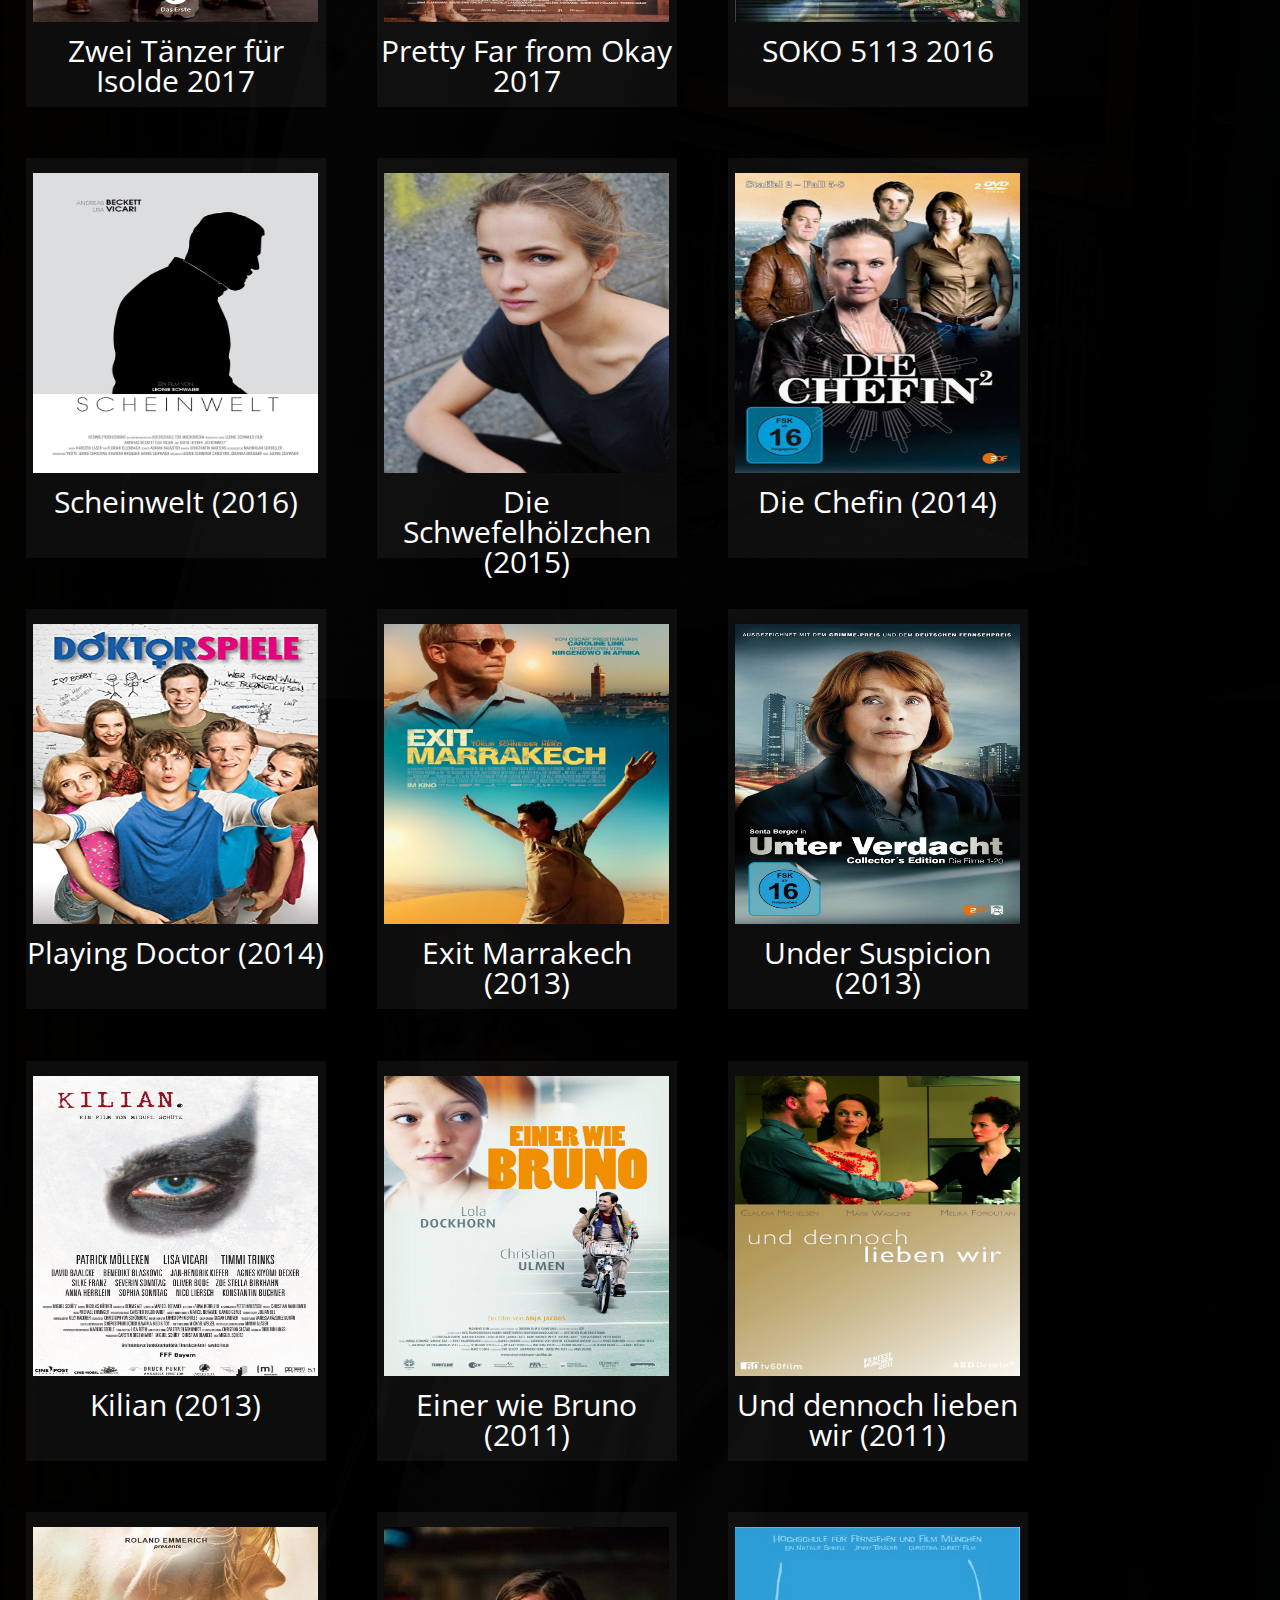
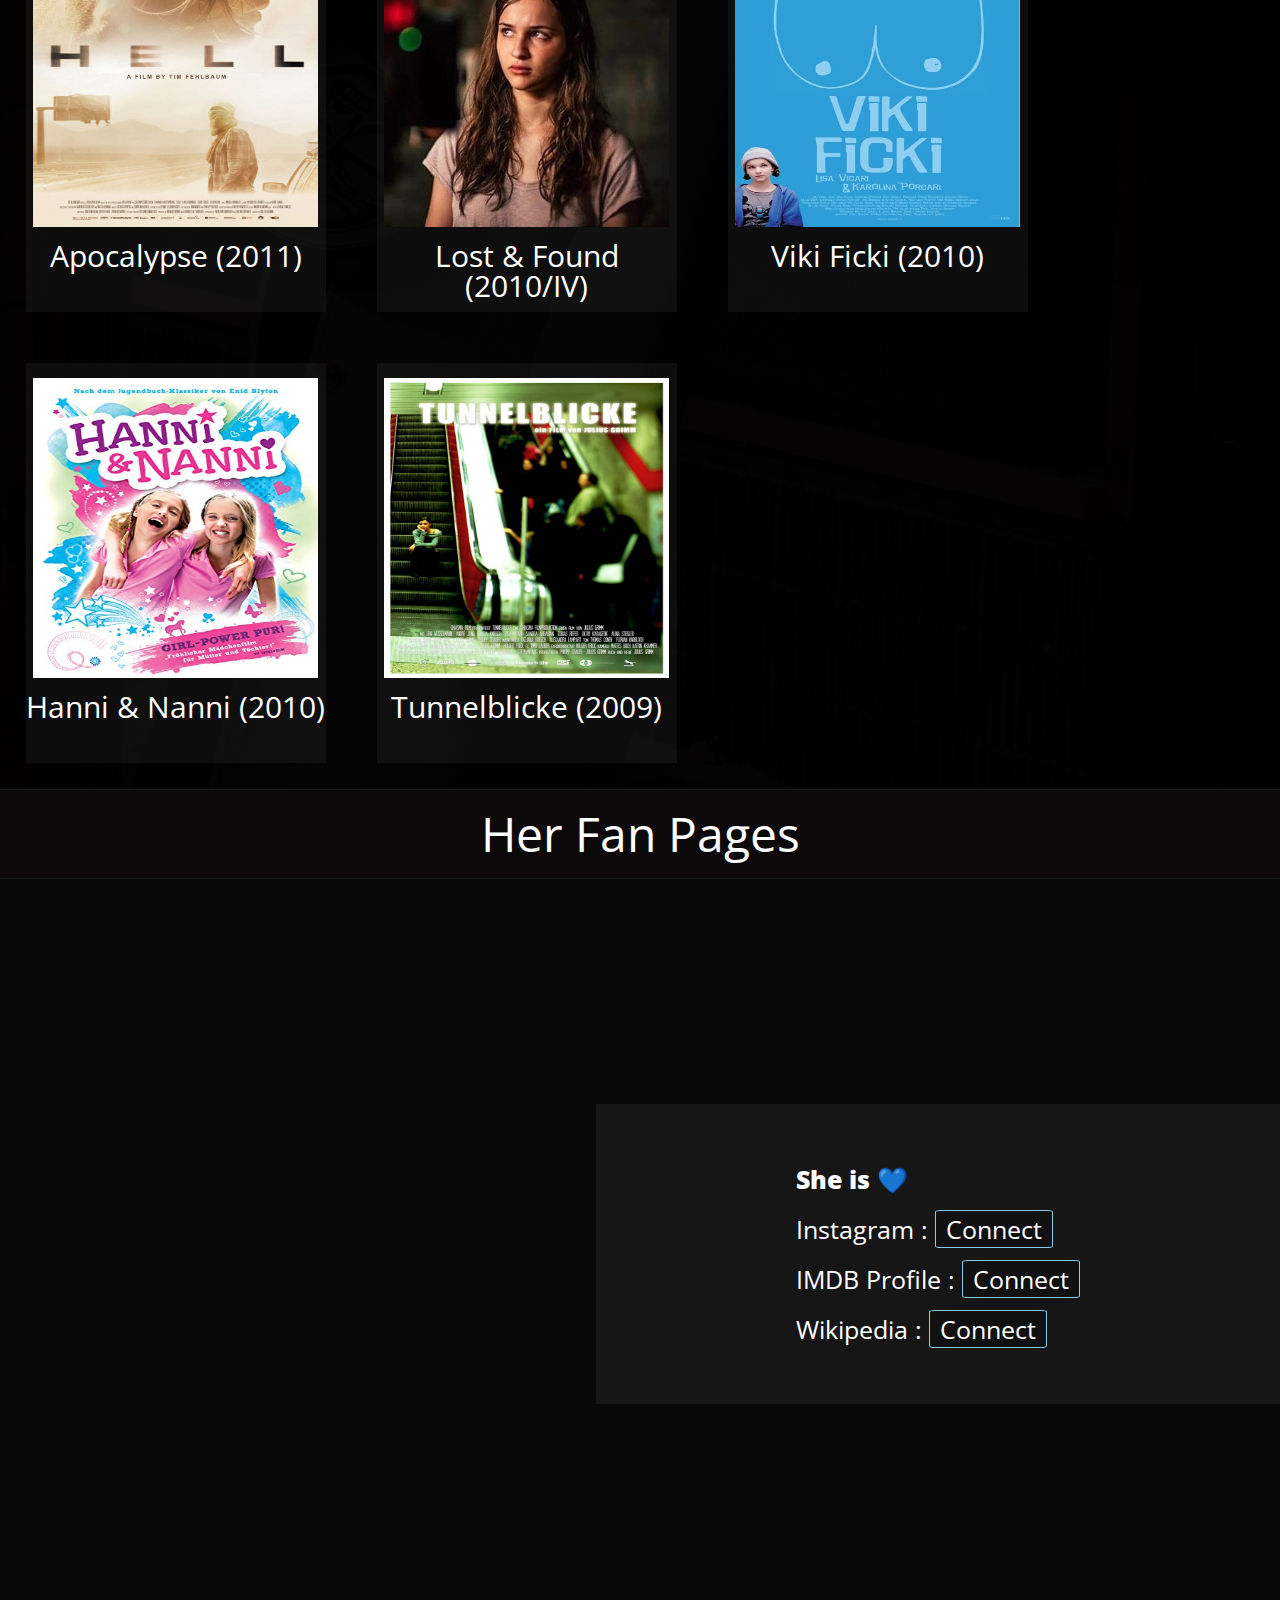
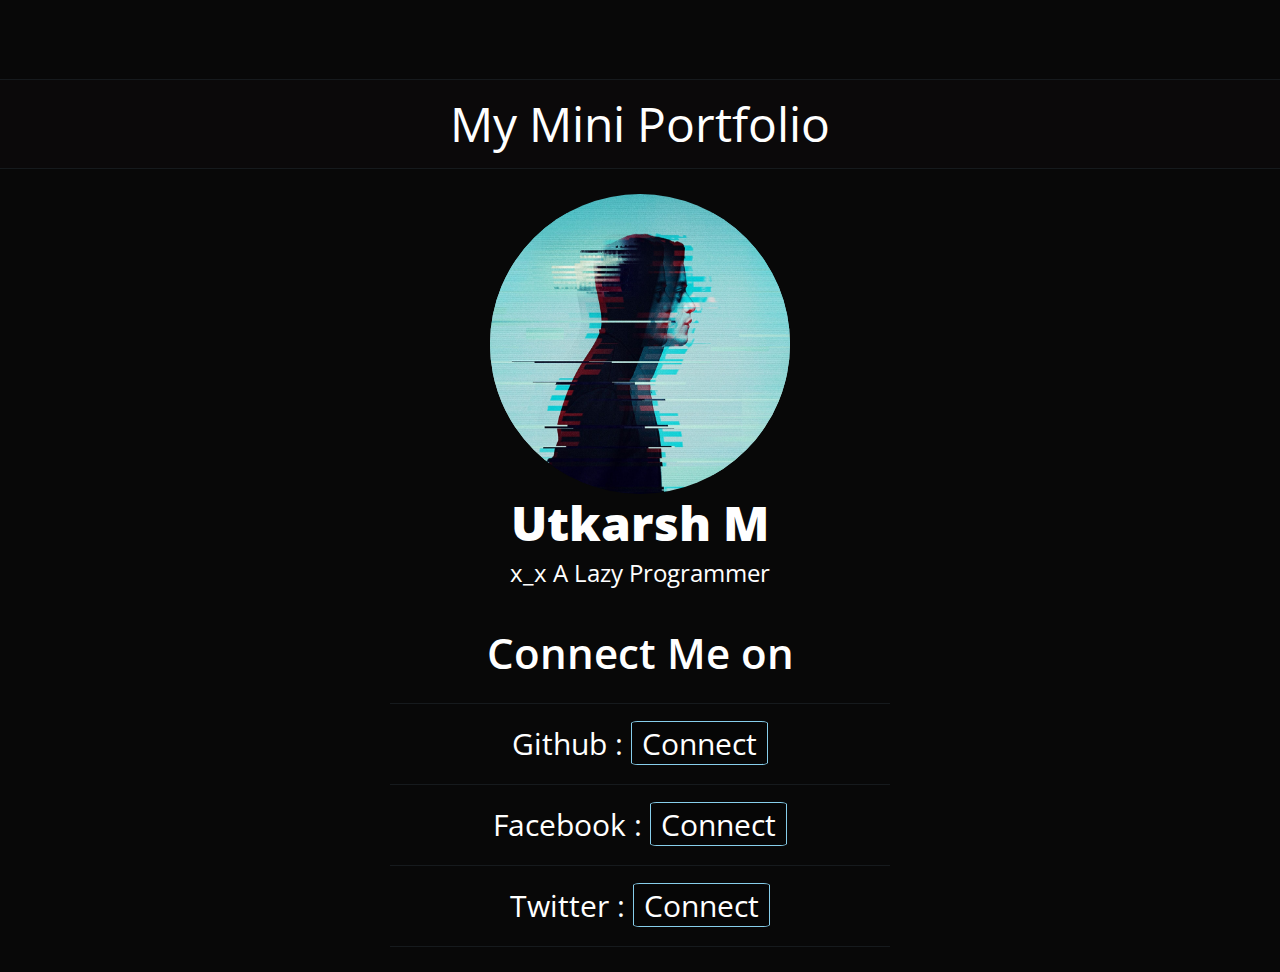
==== commit 35932a69: "FInal_1" ====
--- a/Fan Site/index.html
+++ b/Fan Site/index.html
@@ -78,7 +78,7 @@
         </div>-->
     </section>
     <div class="worhtitle">
-        <h1>Her Work</h1>
+        <h1>Her Filmography</h1>
     </div>
     <section class="work"><div class="workct">
         <div class="c1">
--- a/Fan Site/styles.css
+++ b/Fan Site/styles.css
@@ -41,6 +41,9 @@
 	border-collapse: collapse;
 	border-spacing: 0;
 }
+html {
+    scroll-behavior: smooth;
+  }
 body{
  background-color: rgb(8,8,8);
  font-family: 'Open Sans Condensed', sans-serif;
